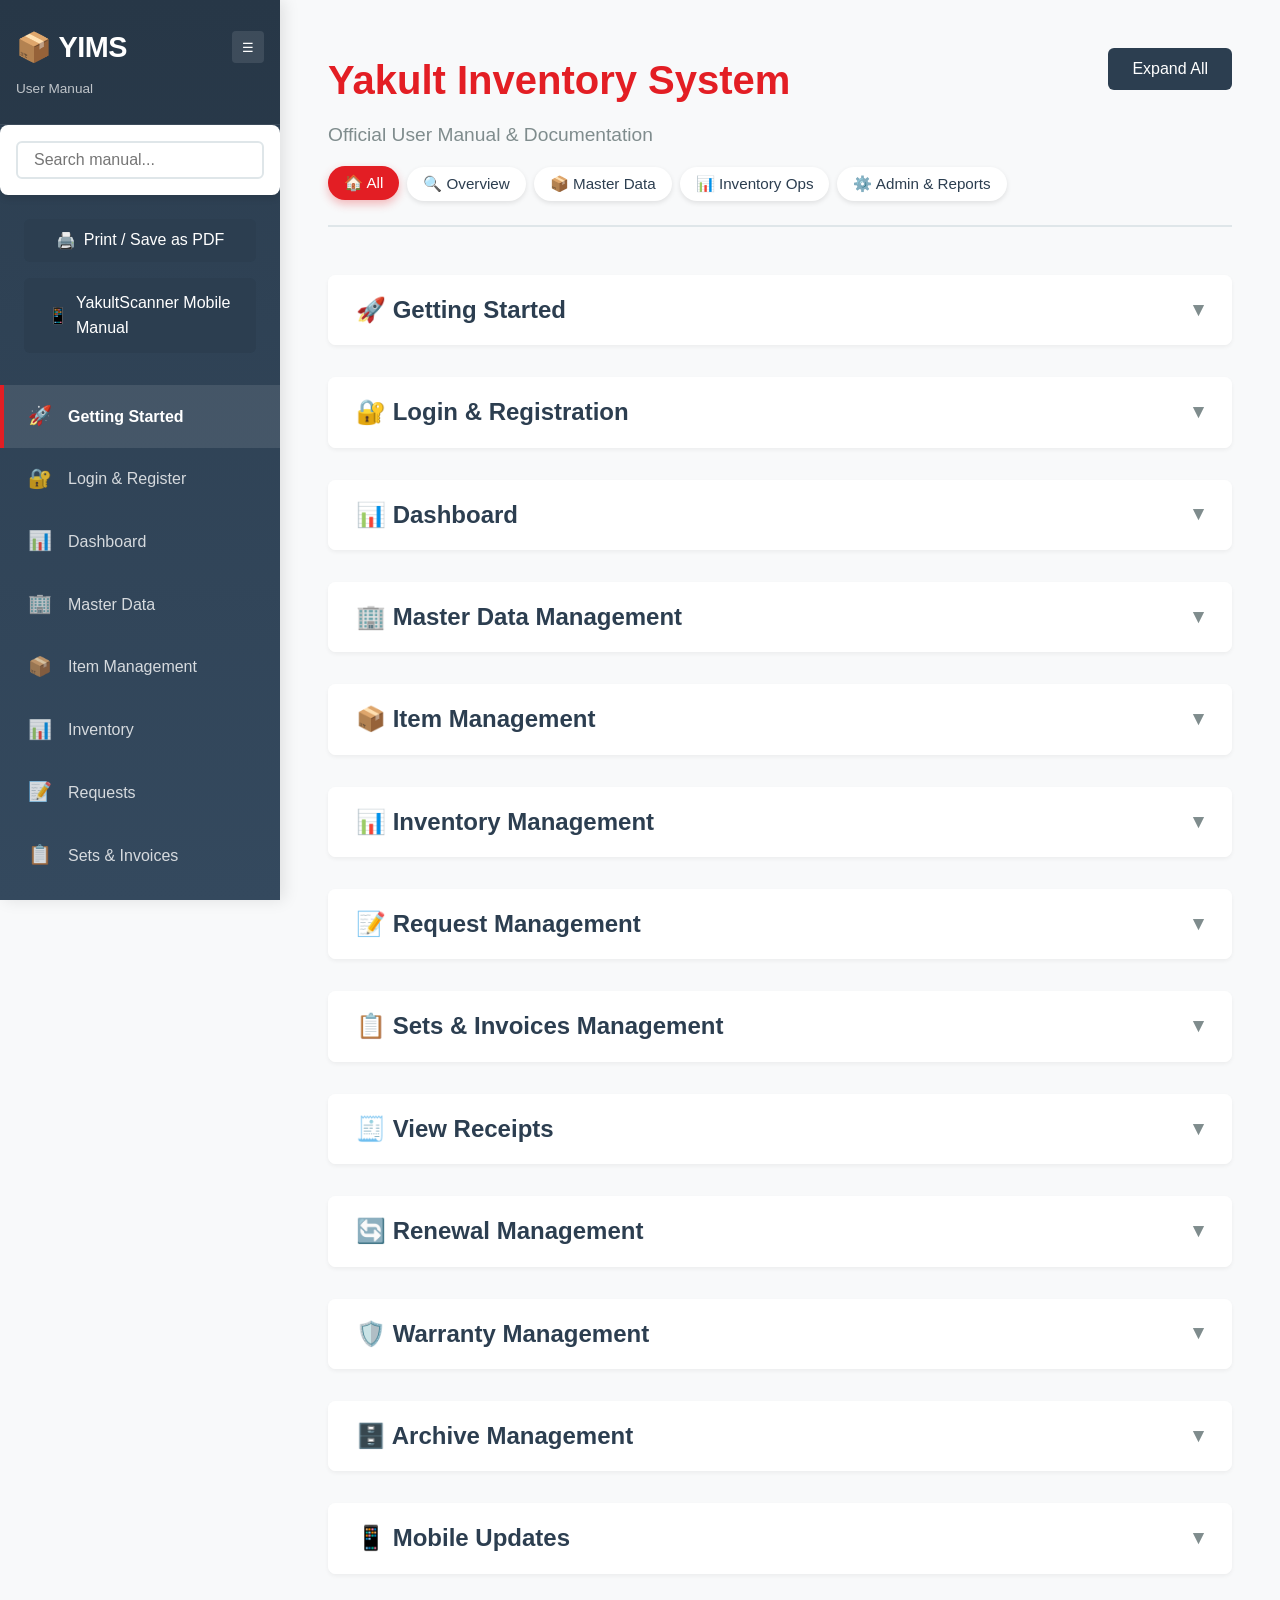
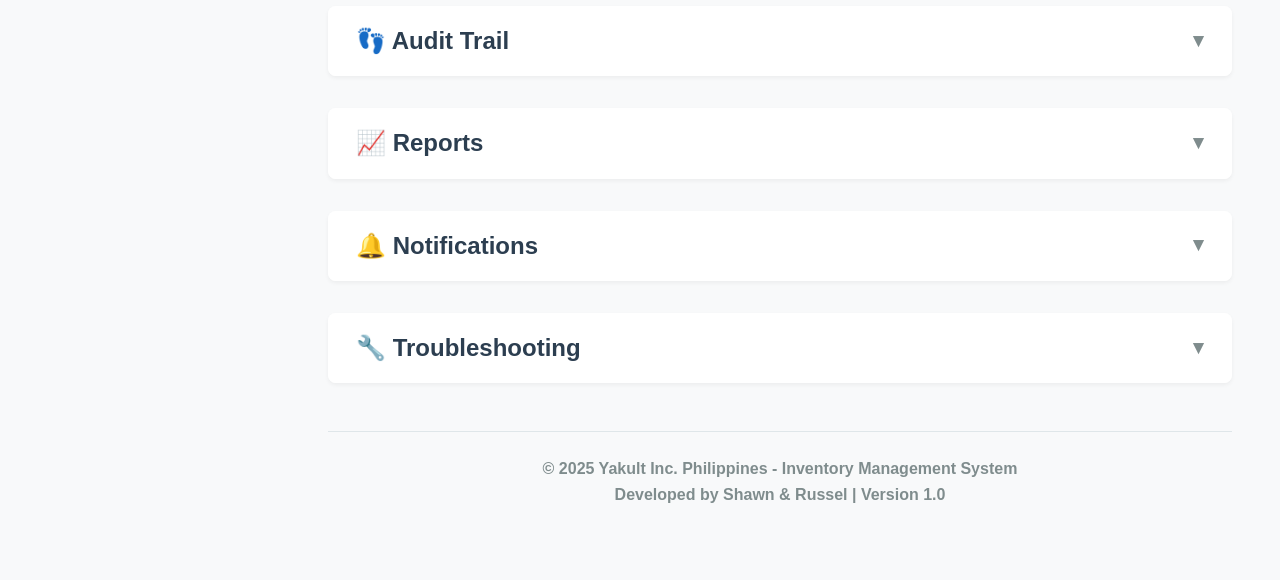
==== index.html @ d3c6ac28 "added change pass" ====
<!DOCTYPE html>
<html lang="en">

<head>
    <meta charset="UTF-8">
    <meta name="viewport" content="width=device-width, initial-scale=1.0">
    <title>Yakult Inventory System - User Manual</title>
    <link rel="stylesheet" href="styles.css">
</head>

<body>
    <div class="container">
        <!-- Sidebar Navigation -->
        <nav class="sidebar">
            <div class="logo">
                <div class="logo-header">
                    <h2>📦 YIMS</h2>
                    <button id="sidebar-toggle" class="toggle-btn" title="Toggle Sidebar">☰</button>
                </div>
                <p class="logo-text">User Manual</p>
            </div>

            <!-- Search Box -->
            <div class="search-box">
                <input type="text" id="search-input" placeholder="Search manual...">
            </div>

            <!-- PDF Export Utility -->
            <div style="padding: 0 1.5rem; margin-bottom: 1rem;">
                <button onclick="window.print()" class="btn btn-secondary"
                    style="width: 100%; display: flex; align-items: center; justify-content: center; gap: 8px;">
                    <span>🖨️</span> <span class="text">Print / Save as PDF</span>
                </button>
            </div>

            <!-- Link to YakultScanner Mobile Manual -->
            <div style="padding: 0 1.5rem; margin-bottom: 1rem;">
                <a href="yakultscanner.html" class="btn btn-secondary"
                    style="width: 100%; display: inline-flex; align-items: center; justify-content: center; gap: 8px;">
                    <span>📱</span> <span class="text">YakultScanner Mobile Manual</span>
                </a>
            </div>

            <ul class="nav-menu">
                <li><a href="#getting-started" class="nav-link active"><span class="icon">🚀</span> <span
                            class="text">Getting Started</span></a></li>
                <li><a href="#login" class="nav-link"><span class="icon">🔐</span> <span class="text">Login &
                            Register</span></a></li>
                <li><a href="#dashboard" class="nav-link"><span class="icon">📊</span> <span
                            class="text">Dashboard</span></a></li>
                <li><a href="#master-data" class="nav-link"><span class="icon">🏢</span> <span class="text">Master
                            Data</span></a></li>
                <li><a href="#items" class="nav-link"><span class="icon">📦</span> <span class="text">Item
                            Management</span></a></li>
                <li><a href="#inventory" class="nav-link"><span class="icon">📊</span> <span
                            class="text">Inventory</span></a></li>
                <li><a href="#requests" class="nav-link"><span class="icon">📝</span> <span
                            class="text">Requests</span></a></li>
                <li><a href="#sets" class="nav-link"><span class="icon">📋</span> <span class="text">Sets &
                            Invoices</span></a></li>
                <li><a href="#view-receipts" class="nav-link"><span class="icon">🧾</span> <span class="text">View
                            Receipts</span></a></li>
                <li><a href="#renewals" class="nav-link"><span class="icon">🔄</span> <span
                            class="text">Renewals</span></a></li>
                <li><a href="#warranty" class="nav-link"><span class="icon">🛡️</span> <span
                            class="text">Warranty</span></a></li>
                <li><a href="#archive" class="nav-link"><span class="icon">🗄️</span> <span
                            class="text">Archive</span></a></li>
                <li><a href="#mobile-updates" class="nav-link"><span class="icon">📱</span> <span class="text">Mobile
                            Updates</span></a></li>
                <li><a href="#audit-trail" class="nav-link"><span class="icon">👣</span> <span class="text">Audit
                            Trail</span></a></li>
                <li><a href="#reports" class="nav-link"><span class="icon">📈</span> <span
                            class="text">Reports</span></a></li>
                <li><a href="#notifications" class="nav-link"><span class="icon">🔔</span> <span
                            class="text">Notifications</span></a></li>
                <li><a href="#troubleshooting" class="nav-link"><span class="icon">🔧</span> <span
                            class="text">Troubleshooting</span></a></li>
            </ul>
        </nav>

        <!-- Main Content -->
        <main class="content">
            <div class="header">
                <div style="display: flex; justify-content: space-between; align-items: start;">
                    <div>
                        <h1>Yakult Inventory System</h1>
                        <p class="subtitle">Official User Manual & Documentation</p>
                    </div>
                    <button id="global-toggle" class="btn btn-secondary">Expand All</button>
                </div>

                <!-- Category Filter Buttons -->
                <div class="filter-bar" style="margin-top: 1rem; display: flex; gap: 0.5rem; flex-wrap: wrap;">
                    <button class="filter-btn active" data-filter="all">🏠 All</button>
                    <button class="filter-btn" data-filter="general">🔍 Overview</button>
                    <button class="filter-btn" data-filter="master">📦 Master Data</button>
                    <button class="filter-btn" data-filter="inventory">📊 Inventory Ops</button>
                    <button class="filter-btn" data-filter="admin">⚙️ Admin & Reports</button>
                </div>
            </div>

            <!-- Getting Started Section -->
            <section id="getting-started" class="section" data-category="general">
                <div class="section-header">
                    <h2>🚀 Getting Started</h2>
                    <i class="toggle-icon">▼</i>
                </div>
                <div class="section-content">

                    <div class="card">
                        <h3>Welcome to YIMS</h3>
                        <p>The Yakult Inventory Management System (YIMS) is a comprehensive solution for managing IT
                            assets,
                            equipment, and inventory across your organization.</p>

                        <h4>What You Can Do:</h4>
                        <ul>
                            <li>Track hardware, software licenses, and service contracts</li>
                            <li>Manage inventory across multiple companies, departments, and branches</li>
                            <li>Process equipment requests and approvals</li>
                            <li>Monitor software/license renewals</li>
                            <li>Generate invoices and financial reports</li>
                            <li>Archive and restore items with full audit trails</li>
                        </ul>
                    </div>

                    <div class="card">
                        <h3>System Requirements</h3>
                        <ul>
                            <li><strong>Operating System:</strong> Windows 10 or later</li>
                            <li><strong>Database:</strong> SQL Server 2016 or later</li>
                            <li><strong>.NET Framework:</strong> 4.8</li>
                            <li><strong>Screen Resolution:</strong> 1366x768 minimum (1920x1080 recommended)</li>
                        </ul>
                    </div>

                    <div class="card">
                        <h3>Quick Start Guide</h3>
                        <ol>
                            <li>Launch the application</li>
                            <li>Register a new account or login with existing credentials</li>
                            <li>Explore the dashboard to see system overview</li>
                            <li>Set up master data (Companies, Departments, Branches)</li>
                            <li>Add items to the system</li>
                            <li>Start managing your inventory!</li>
                        </ol>
                    </div>
                </div>
            </section>

            <!-- Login Section -->
            <section id="login" class="section" data-category="general">
                <div class="section-header">
                    <h2>🔐 Login & Registration</h2>
                    <i class="toggle-icon">▼</i>
                </div>
                <div class="section-content">

                    <div class="card">
                        <h3>Creating Your Account</h3>
                        <img src="images/register_page.png" alt="Registration Screen">
                        <ol>
                            <li>Click <strong>"Register"</strong> on the login screen</li>
                            <li>Enter your details:
                                <ul>
                                    <li><strong>Full Name:</strong> Your complete name</li>
                                    <li><strong>Email Address:</strong> Valid email (used for login)</li>
                                    <li><strong>Password:</strong> Strong password (min. 8 characters)</li>
                                </ul>
                            </li>
                            <li>Click <strong>"Register"</strong> to create your account</li>
                            <li>You'll be automatically logged in</li>
                        </ol>

                        <div class="tip">
                            <strong>💡 Tip:</strong> Use a strong password with uppercase, lowercase, numbers, and
                            special
                            characters.
                        </div>
                    </div>

                    <div class="card">
                        <h3>Logging In</h3>
                        <img src="images/login_page.png" alt="Login Screen">
                        <ol>
                            <li>Enter your <strong>Email Address</strong></li>
                            <li>Enter your <strong>Password</strong></li>
                            <li>Click <strong>"Login"</strong></li>
                        </ol>

                        <div class="warning">
                            <strong>⚠️ Note:</strong> After 3 failed login attempts, please contact your system
                            administrator.
                        </div>
                    </div>

                    <div class="card">
                        <h3>Change Password (User)</h3>
                        <img src="images/User_Change_password.png" alt="Change password screen for users">
                        <ol>
                            <li>Click your profile menu and select <strong>"Change Password"</strong>.</li>
                            <li>Enter your <strong>Current Password</strong> for verification.</li>
                            <li>Type your <strong>New Password</strong> and confirm it.</li>
                            <li>Click <strong>"Save"</strong>. You will be prompted to log in again with your new
                                password.</li>
                        </ol>

                        <div class="tip">
                            <strong>💡 Tip:</strong> Follow the password guidelines shown on screen to ensure a strong
                            password.
                        </div>
                    </div>

                    <div class="card" style="border-left-color: #27ae60;">
                        <h3>Change Password (Developer)</h3>
                        <img src="images/Dev_Change_password.png" alt="Change password screen for developers">
                        <ol>
                            <li>Open the user dropdown and choose <strong>"Change Password"</strong>.</li>
                            <li>Enter the <strong>Current Password</strong> for the developer account.</li>
                            <li>Provide the <strong>New Password</strong> and re-enter it to confirm.</li>
                            <li>Select <strong>"Save"</strong> to apply the update and reauthenticate.</li>
                        </ol>

                        <div class="tip">
                            <strong>🔒 Security:</strong> Use unique, non-shared credentials for developer accounts and
                            rotate them regularly.
                        </div>
                    </div>

                    <div class="card" style="border-left-color: #f39c12;">
                        <h3>🛠️ Developer Mode</h3>
                        <p>Users with developer privileges have access to advanced features:</p>
                        <ul>
                            <li>Force delete items with dependencies</li>
                            <li>Access to system logs</li>
                            <li>Database maintenance tools</li>
                            <li>Advanced reporting options</li>
                        </ul>
                    </div>
                </div>
            </section>

            <!-- Dashboard Section -->
            <section id="dashboard" class="section" data-category="general">
                <div class="section-header">
                    <h2>📊 Dashboard</h2>
                    <i class="toggle-icon">▼</i>
                </div>
                <div class="section-content">

                    <div class="card">
                        <h3>Dashboard Overview</h3>
                        <p>The dashboard provides a real-time snapshot of your inventory system:</p>

                        <h4>Quick Statistics</h4>
                        <ul>
                            <li><strong>Total Items:</strong> All items in the system</li>
                            <li><strong>Active Inventory:</strong> Currently available items</li>
                            <li><strong>Pending Requests:</strong> Requests awaiting approval</li>
                            <li><strong>Low Stock Alerts:</strong> Items below minimum threshold</li>
                        </ul>
                        <img src="images/dashboard_page.png" alt="Dashboard Overview">
                    </div>

                    <div class="card">
                        <h3>Charts & Visualizations</h3>

                        <h4>Category Distribution (Pie Chart)</h4>
                        <p>Shows the percentage breakdown of items by category.</p>

                        <h4>Stock Levels (Bar Chart)</h4>
                        <p>Displays stock quantities for each category.</p>

                        <h4>Condition Breakdown (Donut Chart)</h4>
                        <p>Visual representation of item conditions:</p>
                        <ul>
                            <li><span class="badge green">Perfect</span> - Fully functional</li>
                            <li><span class="badge red">Damaged</span> - Minor issues</li>
                        </ul>
                    </div>

                    <div class="card">
                        <h3>Quick Actions</h3>
                        <p>Fast access to common tasks:</p>
                        <ul>
                            <li><strong>Add Item:</strong> Create new item</li>
                            <li><strong>Add Inventory:</strong> Record new stock</li>
                            <li><strong>New Request:</strong> Submit equipment request</li>
                            <li><strong>View Reports:</strong> Access reports</li>
                        </ul>
                    </div>
                </div>
            </section>

            <!-- Master Data Section -->
            <section id="master-data" class="section" data-category="master">
                <div class="section-header">
                    <h2>🏢 Master Data Management</h2>
                    <i class="toggle-icon">▼</i>
                </div>
                <div class="section-content">

                    <div class="card">
                        <h3>Company Management</h3>

                        <h4>Adding a Company</h4>
                        <ol>
                            <li>Navigate to <strong>Master Data → Company</strong></li>
                            <li>Click <strong>"Add Company"</strong></li>
                            <li>Fill in company details:
                                <ul>
                                    <li>Company Name (required)</li>
                                    <li>Address</li>
                                    <li>Contact Person</li>
                                    <li>Phone Number</li>
                                </ul>
                            </li>
                            <li>Click <strong>"Save"</strong></li>
                        </ol>
                        <img src="images/add_company_page.png" alt="Add Company Screen">

                        <h4>Viewing Companies</h4>
                        <p>Go to <strong>Master Data → View Companies</strong> to see all companies in a grid view.</p>
                    </div>

                    <div class="card">
                        <h3>Department Management</h3>

                        <h4>Adding a Department</h4>
                        <ol>
                            <li>Navigate to <strong>Master Data → Department</strong></li>
                            <li>Enter department name</li>
                            <li><strong>Optional:</strong> Select a company to associate with</li>
                            <li>Click <strong>"Save"</strong></li>
                        </ol>
                        <img src="images/add_department_page.png" alt="Add Department Screen">

                        <div class="tip">
                            <strong>💡 Tip:</strong> Departments can exist independently or be linked to a company.
                        </div>
                    </div>

                    <div class="card">
                        <h3>Branch Management</h3>

                        <h4>Adding a Branch</h4>
                        <ol>
                            <li>Navigate to <strong>Master Data → Branch</strong></li>
                            <li>Enter branch details:
                                <ul>
                                    <li>Branch Name</li>
                                    <li>Address</li>
                                    <li>Contact Information</li>
                                </ul>
                            </li>
                            <li><strong>Optional:</strong> Link to a company</li>
                            <li>Click <strong>"Save"</strong></li>
                        </ol>
                        <img src="images/add_branch_page.png" alt="Add Branch Screen">
                    </div>

                    <div class="card">
                        <h3>Employee Management</h3>

                        <h4>Adding an Employee</h4>
                        <ol>
                            <li>Navigate to <strong>Master Data → Employee</strong></li>
                            <li>Fill in employee information:
                                <ul>
                                    <li>First Name & Last Name</li>
                                    <li>Department (dropdown)</li>
                                    <li>Branch (dropdown)</li>
                                    <li>Contact Details</li>
                                </ul>
                            </li>
                            <li>Click <strong>"Save"</strong></li>
                        </ol>
                        <img src="images/add_employee_page.png" alt="Add Employee Screen">
                    </div>

                    <div class="card">
                        <h3>Vendor Management</h3>

                        <h4>Adding a Vendor</h4>
                        <ol>
                            <li>Navigate to <strong>Master Data → Vendor</strong></li>
                            <li>Enter vendor details:
                                <ul>
                                    <li>Vendor Name</li>
                                    <li>Address</li>
                                    <li>TIN (Tax Identification Number)</li>
                                </ul>
                            </li>
                            <li>Set <strong>Active</strong> status</li>
                            <li>Click <strong>"Save"</strong></li>
                        </ol>
                        <img src="images/add_vendor_page.png" alt="Add Vendor Screen">
                    </div>
                </div>
            </section>

            <!-- Items Section -->
            <section id="items" class="section" data-category="master">
                <div class="section-header">
                    <h2>📦 Item Management</h2>
                    <i class="toggle-icon">▼</i>
                </div>
                <div class="section-content">

                    <div class="card">
                        <h3>Understanding Item Types</h3>
                        <p>The system supports three types of items:</p>

                        <div class="feature-grid">
                            <div class="feature-card">
                                <h4>🖥️ Hardware</h4>
                                <p>Physical equipment like computers, monitors, keyboards, printers, routers, etc.</p>
                            </div>
                            <div class="feature-card">
                                <h4>💿 Software/License</h4>
                                <p>Software licenses, subscriptions, and digital products (MS Office, Adobe, etc.)</p>
                            </div>
                            <div class="feature-card">
                                <h4>🔧 Services</h4>
                                <p>Service contracts, maintenance agreements, and support subscriptions</p>
                            </div>
                        </div>
                    </div>

                    <div class="card">
                        <h3>Adding a New Item</h3>
                        <ol>
                            <li>Navigate to <strong>Inventory → Item</strong></li>
                            <li>Click <strong>"Add Item"</strong></li>
                            <li>Fill in item details:
                                <ul>
                                    <li><strong>Item Name:</strong> Descriptive name</li>
                                    <li><strong>Description:</strong> Detailed information</li>
                                    <li><strong>Category:</strong> Select from dropdown (or add new)</li>
                                    <li><strong>Item Type:</strong> Hardware/Software/Service</li>
                                    <li><strong>Model Number:</strong> Manufacturer model</li>
                                    <li><strong>Serial Number:</strong> For serialized items</li>
                                    <li><strong>Condition:</strong> Perfect/Damaged/Broken/etc.</li>
                                    <li><strong>Vendor:</strong> Supplier information</li>
                                    <li><strong>Amount:</strong> Purchase price</li>
                                </ul>
                            </li>
                            <li>For <strong>Software/License</strong> items, also enter:
                                <ul>
                                    <li>License Number</li>
                                    <li>Start Date & End Date</li>
                                    <li>Duration (years)</li>
                                </ul>
                            </li>
                            <li>For <strong>Hardware</strong> items, enter:
                                <ul>
                                    <li>Warranty Years</li>
                                    <li>Warranty Start Date</li>
                                    <li>Date Purchased</li>
                                </ul>
                            </li>
                            <li>Click <strong>"Save"</strong></li>
                        </ol>
                        <img src="images/add_item_page.png" alt="Add Item Screen">
                    </div>

                    <div class="card">
                        <h3>Item Conditions</h3>
                        <table>
                            <thead>
                                <tr>
                                    <th>Condition</th>
                                    <th>Description</th>
                                    <th>Color Code</th>
                                </tr>
                            </thead>
                            <tbody>
                                <tr>
                                    <td><span class="badge green">Perfect</span></td>
                                    <td>Fully functional, no issues</td>
                                    <td>Green</td>
                                </tr>
                                <tr>
                                    <td><span class="badge red">Damaged</span></td>
                                    <td>Major issues, unusable</td>
                                    <td>Red</td>
                                </tr>
                            </tbody>
                        </table>
                    </div>

                    <div class="card">
                        <h3>Viewing Items</h3>
                        <p>Navigate to <strong>Inventory → View Items</strong> to see all items.</p>

                        <h4>Features:</h4>
                        <ul>
                            <li><strong>Category Summary:</strong> Overview of stock by category</li>
                            <li><strong>Search & Filter:</strong> Find items by name, category, or condition</li>
                            <li><strong>Actions:</strong> Edit, Delete, View Details</li>
                        </ul>
                    </div>
                </div>
            </section>

            <!-- Inventory Section -->
            <section id="inventory" class="section" data-category="inventory">
                <div class="section-header">
                    <h2>📊 Inventory Management</h2>
                    <i class="toggle-icon">▼</i>
                </div>
                <div class="section-content">

                    <div class="card">
                        <h3>Understanding Entry Types</h3>
                        <table>
                            <thead>
                                <tr>
                                    <th>Entry Type</th>
                                    <th>When to Use</th>
                                    <th>Effect</th>
                                </tr>
                            </thead>
                            <tbody>
                                <tr>
                                    <td><strong>Positive</strong></td>
                                    <td>Receiving new stock, returns</td>
                                    <td>Increases inventory count</td>
                                </tr>
                                <tr>
                                    <td><strong>Negative</strong></td>
                                    <td>Dispatching items, losses</td>
                                    <td>Decreases inventory count</td>
                                </tr>
                                <tr>
                                    <td><strong>Fixed Assets</strong></td>
                                    <td>Software/License items (auto-selected)</td>
                                    <td>Tracks as fixed asset</td>
                                </tr>
                            </tbody>
                        </table>
                    </div>

                    <div class="card">
                        <h3>Adding Inventory</h3>
                        <ol>
                            <li>Navigate to <strong>Inventory → Add Inventory</strong></li>
                            <li>Select <strong>Item</strong> from dropdown</li>
                            <li>Choose <strong>Entry Type</strong></li>
                            <li>Enter <strong>Quantity</strong> and <strong>Description</strong></li>
                            <li>System assigns to a Set automatically</li>
                            <li>Click <strong>"Save"</strong></li>
                        </ol>
                    </div>
                </div>
            </section>

            <!-- Requests Section -->
            <section id="requests" class="section" data-category="inventory">
                <div class="section-header">
                    <h2>📝 Request Management</h2>
                    <i class="toggle-icon">▼</i>
                </div>
                <div class="section-content">

                    <div class="card">
                        <h3>Creating a Request</h3>
                        <ol>
                            <li>Navigate to <strong>Requests → Add Request</strong></li>
                            <li>Select <strong>Item</strong> and <strong>Quantity</strong></li>
                            <li>Add <strong>Justification</strong></li>
                            <li>Click <strong>"Submit Request"</strong></li>
                        </ol>
                        <img src="images/add_request_page.png" alt="Add Request Screen">
                    </div>

                    <div class="card">
                        <h3>Batch Requests</h3>
                        <p>Use <strong>Batch Add Request</strong> to submit multiple items in a single request
                            transaction.
                        </p>
                    </div>
                </div>
            </section>

            <!-- Sets Section -->
            <section id="sets" class="section" data-category="inventory">
                <div class="section-header">
                    <h2>📋 Sets & Invoices Management</h2>
                    <i class="toggle-icon">▼</i>
                </div>
                <div class="section-content">

                    <div class="card">
                        <h3>What is a Set?</h3>
                        <p>A "Set" is the central container in YIMS. It groups related items together, often
                            representing a
                            Purchase Order, Invoice, or a specific deployment batch.</p>
                    </div>

                    <div class="card">
                        <h3>Set Detail Actions</h3>
                        <p>When viewing a Set, you have access to a powerful toolbar of actions:</p>
                        <img src="images/set_details.png" alt="Set Details Screen">

                        <div class="feature-grid">
                            <div class="feature-card">
                                <h4>📄 PDF & QR</h4>
                                <p><strong>Generate QR:</strong> Creates a unique QR code for physical tagging.<br>
                                    <strong>PDF:</strong> Exports the set details to a printable PDF document.
                                </p>
                            </div>
                            <div class="feature-card">
                                <h4>📝 Receipts</h4>
                                <p>Click <strong>Receipts</strong> to attach or view scanned invoices, warranties, and
                                    delivery receipts associated with this set.</p>
                            </div>
                            <div class="feature-card">
                                <h4>🔄 Upgrade Lifecycle</h4>
                                <p><strong>Upgrade Lifecycle:</strong> Used when replacing old items with new ones
                                    (e.g.,
                                    upgrading a user's laptop). It links the old item to the new one for history usage.
                                </p>
                            </div>
                        </div>
                    </div>

                    <div class="card">
                        <h3>Ownership & Hardware Info</h3>
                        <h4>Transfer Ownership</h4>
                        <p>To assign the entire set to a user:</p>
                        <ol>
                            <li>Select <strong>Employee</strong> from the dropdown.</li>
                            <li>Click <strong>"Save Transfer"</strong>.</li>
                            <li>The Location/Branch/Dept will update automatically based on the employee.</li>
                        </ol>

                        <h4>Hardware Assignment</h4>
                        <p>For IT equipment sets, recording network details is crucial:</p>
                        <ul>
                            <li><strong>Computer Name:</strong> The hostname of the device.</li>
                            <li><strong>IP Address:</strong> Static or assigned IP.</li>
                            <li>Click <strong>"Save Hardware Info"</strong> to update.</li>
                        </ul>
                    </div>

                    <div class="card">
                        <h3>Managing Items in a Set</h3>
                        <p>The main table shows all items/requests in this set.</p>
                        <ul>
                            <li><span class="badge green">+ Add Request</span> Link new items to this set.</li>
                            <li><span class="badge red">❌ Remove</span> Unlink selected items from the set.</li>
                            <li><span class="badge purple">📊 Report</span> Generate a specific inventory report for
                                just
                                this set.</li>
                        </ul>
                    </div>

                    <div class="card">
                        <h3>💰 Financial Calculations</h3>
                        <p>The Financial Panel (bottom of screen) automatically calculates costs.</p>

                        <table>
                            <thead>
                                <tr>
                                    <th>Field</th>
                                    <th>Description</th>
                                </tr>
                            </thead>
                            <tbody>
                                <tr>
                                    <td><strong>Subtotal</strong></td>
                                    <td>Sum of all item costs in the set.</td>
                                </tr>
                                <tr>
                                    <td><strong>VAT</strong></td>
                                    <td>Value Added Tax (default 12%). Editable percentage.</td>
                                </tr>
                                <tr>
                                    <td><strong>WHT</strong></td>
                                    <td>Withholding Tax deduction.</td>
                                </tr>
                                <tr>
                                    <td><strong>Discount</strong></td>
                                    <td>Any vendor discounts applied.</td>
                                </tr>
                                <tr>
                                    <td><strong>Total Amount Due</strong></td>
                                    <td>Final calculated amount: <em>(Subtotal + VAT) - WHT - Discount</em>.</td>
                                </tr>
                            </tbody>
                        </table>
                        <div class="tip">
                            <strong>💡 Tip:</strong> Always click <strong>Calculate</strong> (if available) or press
                            Enter
                            in a financial field to update the Total Amount Due.
                        </div>
                    </div>
                </div>
            </section>

            <!-- View Receipts Section (NEW) -->
            <section id="view-receipts" class="section" data-category="inventory">
                <div class="section-header">
                    <h2>🧾 View Receipts</h2>
                    <i class="toggle-icon">▼</i>
                </div>
                <div class="section-content">
                    <div class="card">
                        <h3>Receipts Dashboard</h3>
                        <p>The Receipts Management page provides a centralized view of all sets and their documentation
                            status.
                        </p>
                        <h4>Summary Metrics:</h4>
                        <ul>
                            <li><strong>Total Sets:</strong> Total number of item sets in the system.</li>
                            <li><strong>Complete:</strong> Sets with valid documentation (SI/DR attached).</li>
                            <li><strong>Pending:</strong> Sets missing key documentation.</li>
                        </ul>
                    </div>

                    <div class="card">
                        <h3>Understanding Receipt Status</h3>
                        <p>The system automatically categorizes sets based on attached files:</p>
                        <table>
                            <thead>
                                <tr>
                                    <th>Status</th>
                                    <th>Condition</th>
                                    <th>Color Code</th>
                                </tr>
                            </thead>
                            <tbody>
                                <tr>
                                    <td><span class="badge green">Complete</span></td>
                                    <td>Has <strong>Sales Invoice (SI)</strong> OR <strong>Delivery Receipt
                                            (DR)</strong>
                                        attached.</td>
                                    <td>Green</td>
                                </tr>
                                <tr>
                                    <td><span class="badge" style="background: goldenrod;">Pending</span></td>
                                    <td>Missing required documentation.</td>
                                    <td>Yellow/Orange</td>
                                </tr>
                            </tbody>
                        </table>
                    </div>

                    <div class="card">
                        <h3>Key Actions</h3>
                        <ul>
                            <li><strong>Open Viewer:</strong> Opens the detailed receipt viewer to see attached images.
                            </li>
                            <li><strong>Go To Manage Set:</strong> Navigates to the Set Details page for editing.</li>
                            <li><strong>Add Receipt:</strong> Quickly attach a new file to a set.</li>
                            <li><strong>Refresh:</strong> Update the list to see latest changes.</li>
                        </ul>
                        <img src="images/add_receipt_page.png" alt="Add Receipt Screen">
                    </div>
                </div>
            </section>

            <!-- Renewals Section -->
            <section id="renewals" class="section" data-category="inventory">
                <div class="section-header">
                    <h2>🔄 Renewal Management</h2>
                    <i class="toggle-icon">▼</i>
                </div>
                <div class="section-content">

                    <div class="card">
                        <h3>Renewal Workflow</h3>
                        <ol>
                            <li><strong>Monitor:</strong> Check Items approaching expiry</li>
                            <li><strong>On Hold:</strong> Mark as 'On Hold' if decision is pending</li>
                            <li><strong>Renew:</strong> Create Renewal record to extend dates</li>
                            <li><strong>Archive:</strong> Auto-archive items on hold for > 1 year</li>
                        </ol>
                        <img src="images/renewal_details.png" alt="Renewal Management Screen">
                    </div>
                </div>
            </section>

            <!-- Warranty Section (NEW) -->
            <section id="warranty" class="section" data-category="inventory">
                <div class="section-header">
                    <h2>🛡️ Warranty Management</h2>
                    <i class="toggle-icon">▼</i>
                </div>
                <div class="section-content">

                    <div class="card">
                        <h3>Warranty Overview</h3>
                        <p>The Warranty module tracks warranty expiration for Hardware and subscription validity for
                            Software/Services.</p>

                        <h4>Key Metrics:</h4>
                        <ul>
                            <li><strong>Active:</strong> Items with valid warranty (>90 days remaining)</li>
                            <li><strong>Expiring:</strong> Warning state (≤90 days remaining)</li>
                            <li><strong>Critical:</b> Urgent action needed (≤30 days remaining)</li>
                            <li><strong>Expired:</strong> Warranty has lapsed</li>
                        </ul>
                    </div>

                    <div class="card">
                        <h3>Using the Warranty Dashboard</h3>
                        <p>Navigate to <strong>Warranty</strong> from the main menu.</p>

                        <h4>Features:</h4>
                        <ul>
                            <li><strong>Filters:</strong> Filter by Item Type (Hardware/Software) or show only Expired
                                items.</li>
                            <li><strong>Search:</strong> Find by Item Name, Serial Number, or Model.</li>
                            <li><strong>Status Indicators:</b>
                                    <ul>
                                        <li><span class="badge green">Active</span> - Valid warranty</li>
                                        <li><span class="badge" style="background: goldenrod;">Warning</span> - Expires
                                            in ≤
                                            90
                                            days</li>
                                        <li><span class="badge orange">Critical</span> - Expires in ≤ 30 days</li>
                                        <li><span class="badge red">Expired</span> - Warranty expired</li>
                                    </ul>
                            </li>
                        </ul>
                    </div>
                </div>
            </section>

            <!-- Archive Section -->
            <section id="archive" class="section" data-category="admin">
                <div class="section-header">
                    <h2>🗄️ Archive Management</h2>
                    <i class="toggle-icon">▼</i>
                </div>
                <div class="section-content">
                    <div class="card">
                        <h3>Archiving & Restoration</h3>
                        <p>Items are never permanently deleted by default. They are archived to preserve audit trails.
                        </p>
                        <ul>
                            <li><strong>Archive:</strong> Soft-delete items that are no longer in use.</li>
                            <li><strong>Restore:</strong> Bring archived items back to active status with full history.
                            </li>
                        </ul>
                        <img src="images/view_archive.png" alt="Archive Management Screen">
                    </div>
                </div>
            </section>

            <!-- Mobile Updates Section (NEW) -->
            <section id="mobile-updates" class="section" data-category="admin">
                <div class="section-header">
                    <h2>📱 Mobile Updates</h2>
                    <i class="toggle-icon">▼</i>
                </div>
                <div class="section-content">
                    <div class="card">
                        <h3>Tracking Mobile Scans</h3>
                        <p>This module tracks updates received from the Yakult Mobile Scanners. When items are scanned
                            in the
                            field, their status changes are logged here.</p>

                        <h4>Update Types:</h4>
                        <ul>
                            <li><strong>Status Change:</strong> Item condition changed (e.g., Good → Damaged).</li>
                            <li><strong>Location Update:</strong> Item moved to a different branch/department.</li>
                        </ul>
                        <img src="images/view_updates.png" alt="Mobile Updates Screen">
                    </div>

                    <div class="card">
                        <h3>Processing Updates</h3>
                        <p>Updates appear as <strong>Unprocessed</strong> by default. Admins must review them:</p>
                        <ol>
                            <li>Review the <strong>Old Status</strong> vs <strong>New Status</strong>.</li>
                            <li>Verify the details.</li>
                            <li>Click <strong>"Mark as Processed"</strong> to confirm you have seen it.</li>
                            <li>The update moves from the "Unprocessed" count to "Processed".</li>
                        </ol>
                        <div class="tip">
                            <strong>💡 Note:</strong> Processed updates are kept for history but hidden from the main
                            "Unprocessed" view.
                        </div>
                    </div>
                </div>
            </section>

            <!-- Audit Trail Section (NEW) -->
            <section id="audit-trail" class="section" data-category="admin">
                <div class="section-header">
                    <h2>👣 Audit Trail</h2>
                    <i class="toggle-icon">▼</i>
                </div>
                <div class="section-content">
                    <div class="card">
                        <h3>Item Movement Logs</h3>
                        <p>The Audit Trail records every movement of items in and out of the inventory.</p>

                        <div class="feature-grid">
                            <div class="feature-card">
                                <h4>✅ IN Movements</h4>
                                <p>New inventory, returns, or internal transfers entering a location.</p>
                            </div>
                            <div class="feature-card">
                                <h4>🔻 OUT Movements</h4>
                                <p>Dispatched items, consumed stock, or transfers leaving a location.</p>
                            </div>
                        </div>
                        <img src="images/view_audit_trail.png" alt="Audit Trail Screen">
                    </div>

                    <div class="card">
                        <h3>Filtering History</h3>
                        <p>Use the advanced filters to trace item history:</p>
                        <ul>
                            <li><strong>Date Range:</strong> See movements within specific dates.</li>
                            <li><strong>Serial Number:</strong> Trace a specific item's journey.</li>
                            <li><strong>Source:</strong> Filter by <em>Inventory</em>, <em>Request</em>, or
                                <em>MobileUpdate</em>.
                            </li>
                            <li><strong>User:</strong> See who performed the action.</li>
                        </ul>
                    </div>
                </div>
            </section>

            <!-- Reports Section -->
            <section id="reports" class="section" data-category="admin">
                <div class="section-header">
                    <h2>📈 Reports</h2>
                    <i class="toggle-icon">▼</i>
                </div>
                <div class="section-content">
                    <div class="card">
                        <h3>Available Reports</h3>
                        <ul>
                            <li><strong>Invoice Reports:</strong> Detailed financial breakdown of sets</li>
                            <li><strong>Inventory Reports:</b> Stock levels and valuation</li>
                            <li><strong>Audit Logs:</strong> User activity and item movement history</li>
                        </ul>
                        <img src="images/invoice_report.png" alt="Invoice Report Screen">
                        <p>Reports can be exported to <strong>PDF</strong> or <strong>Excel</strong>.</p>
                    </div>
                </div>
            </section>

            <!-- Notifications Section (NEW) -->
            <section id="notifications" class="section" data-category="admin">
                <div class="section-header">
                    <h2>🔔 Notifications</h2>
                    <i class="toggle-icon">▼</i>
                </div>
                <div class="section-content">

                    <div class="card">
                        <h3>System Alerts</h3>
                        <p>The system automatically notifies you of critical events via the Notification Panel (bell
                            icon).
                        </p>

                        <h4>Alert Types:</h4>
                        <ul>
                            <li><strong>License Expiry:</strong> Alert when software licenses are expiring soon.</li>
                            <li><strong>Warranty Expiry:</strong> Alert when hardware warranties are ending.</li>
                            <li><strong>Pending Approvals:</strong> Notification for admin when new requests are
                                submitted.
                            </li>
                        </ul>
                        <img src="images/notification_center.png" alt="Notification Center Screen">
                    </div>
                </div>
            </section>

            <!-- Troubleshooting Section -->
            <section id="troubleshooting" class="section" data-category="general">
                <div class="section-header">
                    <h2>🔧 Troubleshooting</h2>
                    <i class="toggle-icon">▼</i>
                </div>
                <div class="section-content">

                    <div class="card">
                        <h3>Common Issues</h3>
                        <ul>
                            <li><strong>Login Failed:</strong> Check internet connection and credentials.</li>
                            <li><strong>Cannot Delete Item:</strong> Item has dependencies (inventory/requests). Archive
                                it
                                instead.</li>
                            <li><strong>Database Error:</strong> Contact IT support if database connection persists.
                            </li>
                        </ul>
                    </div>
                </div>
            </section>

            <footer class="footer">
                <p>&copy; 2025 Yakult Inc. Philippines - Inventory Management System</p>
                <p>Developed by Shawn & Russel | Version 1.0</p>
            </footer>
        </main>
    </div>

    <script src="script.js"></script>
</body>

</html>
---- styles.css ----
/* Yakult Inventory System - User Manual Styles */

:root {
    /* Colors */
    --primary-color: #e31e24;
    --secondary-color: #2c3e50;
    --accent-color: #3498db;
    --success-color: #27ae60;
    --warning-color: #f39c12;
    --danger-color: #e74c3c;
    --light-bg: #f8f9fa;
    --dark-bg: #2c3e50;
    --text-dark: #2c3e50;
    --text-light: #7f8c8d;
    --border-color: #dfe6e9;

    /* Spacing System (8px Grid) */
    --spacing-xs: 4px;
    --spacing-sm: 8px;
    --spacing-md: 16px;
    --spacing-lg: 24px;
    --spacing-xl: 32px;
    --spacing-xxl: 48px;

    /* Dimensions */
    --sidebar-width: 280px;
    --sidebar-collapsed-width: 80px;

    /* Effects */
    --shadow: 0 4px 6px rgba(0, 0, 0, 0.1);
    --shadow-hover: 0 10px 15px rgba(0, 0, 0, 0.1);
    --radius: 8px;
    --transition: all 0.3s cubic-bezier(0.4, 0, 0.2, 1);
}

* {
    margin: 0;
    padding: 0;
    box-sizing: border-box;
}

body {
    font-family: 'Segoe UI', Tahoma, Geneva, Verdana, sans-serif;
    line-height: 1.6;
    color: var(--text-dark);
    background-color: var(--light-bg);
}

.container {
    display: block;
    min-height: 100vh;
}

/* Sidebar Navigation (Fixed) */
.sidebar {
    width: var(--sidebar-width);
    background: linear-gradient(180deg, var(--dark-bg) 0%, #34495e 100%);
    color: white;
    position: fixed;
    top: 0;
    left: 0;
    height: 100vh;
    overflow-y: auto;
    z-index: 1000;
    box-shadow: 4px 0 15px rgba(0, 0, 0, 0.1);
    transition: width 0.3s ease;
}

.logo {
    padding: var(--spacing-lg) var(--spacing-md);
    border-bottom: 1px solid rgba(255, 255, 255, 0.1);
    background: rgba(0, 0, 0, 0.1);
}

.logo-header {
    display: flex;
    justify-content: space-between;
    align-items: center;
    margin-bottom: var(--spacing-sm);
}

.logo h2 {
    font-size: 1.8rem;
    font-weight: 700;
    letter-spacing: -0.5px;
    white-space: nowrap;
    overflow: hidden;
}

.toggle-btn {
    background: rgba(255, 255, 255, 0.1);
    border: none;
    color: white;
    width: 32px;
    height: 32px;
    border-radius: 4px;
    cursor: pointer;
    display: flex;
    align-items: center;
    justify-content: center;
    transition: var(--transition);
}

.toggle-btn:hover {
    background: var(--primary-color);
}

.logo-text {
    font-size: 0.85rem;
    opacity: 0.7;
    white-space: nowrap;
}

/* Nav Menu */
.nav-menu {
    list-style: none;
    padding: var(--spacing-md) 0;
}

.nav-link {
    display: flex;
    align-items: center;
    padding: var(--spacing-md) var(--spacing-lg);
    color: rgba(255, 255, 255, 0.8);
    text-decoration: none;
    transition: var(--transition);
    border-left: 4px solid transparent;
    gap: var(--spacing-md);
}

.nav-link:hover {
    background: rgba(255, 255, 255, 0.05);
    color: white;
    border-left-color: var(--primary-color);
}

.nav-link.active {
    background: rgba(255, 255, 255, 0.1);
    color: white;
    border-left-color: var(--primary-color);
    font-weight: 600;
}

.nav-link .icon {
    font-size: 1.2rem;
    width: 24px;
    text-align: center;
}

.nav-link .text {
    white-space: nowrap;
    opacity: 1;
    transition: opacity 0.2s ease;
}

/* Scrollbar Styling */
.sidebar::-webkit-scrollbar {
    width: 6px;
}

.sidebar::-webkit-scrollbar-track {
    background: rgba(255, 255, 255, 0.1);
}

.sidebar::-webkit-scrollbar-thumb {
    background: rgba(255, 255, 255, 0.3);
    border-radius: 3px;
}

.sidebar::-webkit-scrollbar-thumb:hover {
    background: rgba(255, 255, 255, 0.5);
}

/* Main Content */
.content {
    margin-left: var(--sidebar-width);
    padding: var(--spacing-xxl);
    transition: margin-left 0.3s ease;
    max-width: 1400px;
}

.header {
    margin-bottom: var(--spacing-xxl);
    padding-bottom: var(--spacing-lg);
    border-bottom: 2px solid var(--border-color);
}

.header h1 {
    font-size: 2.5rem;
    color: var(--primary-color);
    margin-bottom: var(--spacing-sm);
}

.subtitle {
    font-size: 1.2rem;
    color: var(--text-light);
}

/* Sections */
.section {
    margin-bottom: var(--spacing-xl);
    scroll-margin-top: var(--spacing-lg);
    /* Standardized */
    transition: var(--transition);
    background: white;
    border-radius: var(--radius);
    box-shadow: 0 2px 4px rgba(0, 0, 0, 0.05);
    /* Softer shadow for collapsed state */
    overflow: hidden;
}

.section-header {
    display: flex;
    justify-content: space-between;
    align-items: center;
    cursor: pointer;
    padding: var(--spacing-md) var(--spacing-lg);
    /* Standardized */
    background: white;
    transition: var(--transition);
    border-left: 4px solid transparent;
    user-select: none;
}

.section-header:hover {
    background: var(--light-bg);
    border-left-color: var(--primary-color);
}

.section h2 {
    font-size: 1.5rem;
    color: var(--dark-bg);
    margin: 0;
    font-weight: 600;
}

.section-header .toggle-icon {
    font-size: 1.2rem;
    color: var(--text-light);
    transition: transform 0.3s ease;
}

.section.active .section-header {
    background: var(--light-bg);
    border-bottom: 1px solid var(--border-color);
}

.section.active .toggle-icon {
    transform: rotate(180deg);
    color: var(--primary-color);
}

/* Filter Bar Styles */
.filter-btn {
    padding: 8px 16px;
    border: none;
    background: white;
    border-radius: 50px;
    cursor: pointer;
    font-size: 0.95rem;
    font-weight: 500;
    color: var(--text-dark);
    box-shadow: 0 2px 5px rgba(0, 0, 0, 0.1);
    transition: all 0.2s cubic-bezier(0.4, 0, 0.2, 1);
    display: flex;
    align-items: center;
    gap: 6px;
}

.filter-btn:hover {
    transform: translateY(-2px);
    box-shadow: 0 4px 8px rgba(0, 0, 0, 0.15);
    background: white;
    color: var(--primary-color);
}

.filter-btn.active {
    background: var(--primary-color);
    color: white;
    box-shadow: 0 4px 10px rgba(227, 30, 36, 0.3);
    transform: translateY(-1px);
}

.section-content {
    max-height: 0;
    overflow: hidden;
    opacity: 0;
    transition: all 0.3s cubic-bezier(0.4, 0, 0.2, 1);
    padding: 0 var(--spacing-lg);
    /* Standardized */
}

.section.active .section-content {
    max-height: 5000px;
    /* Large enough to show content */
    opacity: 1;
    padding: var(--spacing-lg);
    /* Standardized */
    animation: fadeIn 0.3s ease;
}

/* Cards */
.card {
    background: white;
    border-radius: var(--radius);
    padding: var(--spacing-lg);
    margin-bottom: var(--spacing-lg);
    box-shadow: var(--shadow);
    border: 1px solid var(--border-color);
    border-left: 4px solid var(--primary-color);
    transition: var(--transition);
}

.card:hover {
    box-shadow: var(--shadow-hover);
    transform: translateY(-2px);
}

.card h3 {
    margin-top: 0;
    margin-bottom: var(--spacing-md);
    color: var(--secondary-color);
    font-size: 1.4rem;
    border-bottom: 1px solid var(--light-bg);
    padding-bottom: var(--spacing-sm);
}

.card h4 {
    margin: var(--spacing-md) 0 var(--spacing-sm);
    color: var(--text-dark);
    font-weight: 600;
}

.card ul,
.card ol {
    margin-left: var(--spacing-lg);
    margin-bottom: var(--spacing-md);
}

.card li {
    margin-bottom: var(--spacing-xs);
}

/* Tables */
table {
    width: 100%;
    border-collapse: collapse;
    margin: var(--spacing-md) 0;
    background: white;
    box-shadow: var(--shadow);
    border-radius: var(--radius);
    overflow: hidden;
}

thead {
    background: var(--dark-bg);
    color: white;
}

th,
td {
    padding: var(--spacing-md);
    text-align: left;
    border-bottom: 1px solid var(--border-color);
}

tbody tr:hover {
    background: var(--light-bg);
}

/* Alert Boxes */
.tip,
.warning,
.info,
.danger {
    padding: var(--spacing-md) var(--spacing-lg);
    /* Standardized */
    border-radius: 6px;
    margin: var(--spacing-md) 0;
    border-left: 4px solid;
}

.tip {
    background: #d4edda;
    border-color: var(--success-color);
    color: #155724;
}

.warning {
    background: #fff3cd;
    border-color: var(--warning-color);
    color: #856404;
}

.info {
    background: #d1ecf1;
    border-color: var(--accent-color);
    color: #0c5460;
}

.danger {
    background: #f8d7da;
    border-color: var(--danger-color);
    color: #721c24;
}

/* Badges */
.badge {
    display: inline-block;
    padding: 0.25rem 0.6rem;
    border-radius: 4px;
    font-size: 0.85rem;
    font-weight: 600;
    color: white;
    margin-right: 0.5rem;
}

.badge.green {
    background: var(--success-color);
}

.badge.orange {
    background: var(--warning-color);
}

.badge.red {
    background: var(--danger-color);
}

.badge.blue {
    background: var(--accent-color);
}

.badge.gray {
    background: #95a5a6;
}

.badge.purple {
    background: #9b59b6;
}

/* Code Blocks */
code {
    background: #f4f4f4;
    padding: 0.2rem 0.4rem;
    border-radius: 3px;
    font-family: 'Courier New', monospace;
    font-size: 0.9em;
    color: var(--danger-color);
}

pre {
    background: #2c3e50;
    color: #ecf0f1;
    padding: 1rem;
    border-radius: 6px;
    overflow-x: auto;
    margin: 1rem 0;
}

pre code {
    background: none;
    color: inherit;
    padding: 0;
}

/* Search Box (Sticky) */
.search-box {
    position: sticky;
    top: 0;
    background: white;
    padding: var(--spacing-md);
    margin-bottom: var(--spacing-lg);
    border-radius: var(--radius);
    box-shadow: var(--shadow);
    z-index: 100;
}

.search-box input {
    width: 100%;
    padding: var(--spacing-sm) var(--spacing-md);
    border: 2px solid var(--border-color);
    border-radius: 6px;
    font-size: 1rem;
    transition: var(--transition);
}

.search-box input:focus {
    outline: none;
    border-color: var(--primary-color);
}

.highlight {
    background-color: #fff3cd;
    color: #856404;
    padding: 0 2px;
    border-radius: 2px;
}

/* Images & Lightbox */
img {
    max-width: 100%;
    height: auto;
    border-radius: var(--radius);
    box-shadow: var(--shadow);
    margin: var(--spacing-md) 0;
}

.section-content img {
    cursor: zoom-in;
    transition: transform 0.2s ease;
}

.section-content img:hover {
    transform: scale(1.02);
    box-shadow: var(--shadow-hover);
}

.lightbox-modal {
    display: none;
    position: fixed;
    z-index: 2000;
    padding-top: 50px;
    left: 0;
    top: 0;
    width: 100%;
    height: 100%;
    overflow: auto;
    background-color: rgba(0, 0, 0, 0.9);
    cursor: zoom-out;
    opacity: 0;
    transition: opacity 0.3s ease;
}

.lightbox-modal.show {
    opacity: 1;
    display: block;
}

.lightbox-content {
    margin: auto;
    display: block;
    max-width: 90%;
    max-height: 90vh;
    border-radius: 4px;
    box-shadow: 0 0 20px rgba(0, 0, 0, 0.5);
    animation: zoom 0.3s;
}

.close-lightbox {
    position: absolute;
    top: 15px;
    right: 35px;
    color: #f1f1f1;
    font-size: 40px;
    font-weight: bold;
    cursor: pointer;
    z-index: 2001;
}

.close-lightbox:hover {
    color: var(--primary-color);
}

@keyframes zoom {
    from {
        transform: scale(0)
    }

    to {
        transform: scale(1)
    }
}

@keyframes fadeIn {
    from {
        opacity: 0;
    }

    to {
        opacity: 1;
    }
}

/* Collapsed Sidebar State */
body.collapsed-sidebar .sidebar {
    width: var(--sidebar-collapsed-width);
}

body.collapsed-sidebar .content {
    margin-left: var(--sidebar-collapsed-width);
    /* Adjusted margin */
}

body.collapsed-sidebar .logo-text,
body.collapsed-sidebar .search-box,
body.collapsed-sidebar .nav-link .text {
    display: none;
    /* Hide text elements */
}

body.collapsed-sidebar .logo-header {
    justify-content: center;
}

body.collapsed-sidebar .logo h2 {
    display: none;
}

body.collapsed-sidebar .nav-link {
    justify-content: center;
    /* Center icons */
    padding: var(--spacing-md) 0;
    border-left: 3px solid transparent;
}

body.collapsed-sidebar .nav-link .icon {
    font-size: 1.5rem;
    display: block;
}

body.collapsed-sidebar .toggle-btn {
    margin: 0;
}

/* Footer */
.footer {
    margin-top: var(--spacing-xxl);
    padding: var(--spacing-lg);
    border-top: 1px solid var(--border-color);
    text-align: center;
    color: var(--text-light);
}

/* Links */
a {
    color: var(--accent-color);
    text-decoration: none;
}

a:hover {
    text-decoration: underline;
}

/* Buttons */
.btn {
    display: inline-block;
    padding: 0.75rem 1.5rem;
    background: var(--primary-color);
    color: white;
    border: none;
    border-radius: 6px;
    cursor: pointer;
    font-size: 1rem;
    transition: all 0.3s ease;
    text-decoration: none;
}

.btn:hover {
    background: #c41a1f;
    transform: translateY(-2px);
    box-shadow: 0 4px 12px rgba(227, 30, 36, 0.3);
}

.btn-secondary {
    background: var(--secondary-color);
}

.btn-secondary:hover {
    background: #1a252f;
}

/* Step Numbers */
.step-number {
    display: inline-block;
    width: 30px;
    height: 30px;
    background: var(--primary-color);
    color: white;
    border-radius: 50%;
    text-align: center;
    line-height: 30px;
    font-weight: bold;
    margin-right: 0.5rem;
}

/* Feature Grid */
.feature-grid {
    display: grid;
    grid-template-columns: repeat(auto-fit, minmax(250px, 1fr));
    gap: var(--spacing-lg);
    margin: var(--spacing-lg) 0;
}

.feature-card {
    background: white;
    padding: var(--spacing-lg);
    border-radius: var(--radius);
    box-shadow: var(--shadow);
    text-align: center;
    transition: transform 0.3s ease;
}

.feature-card:hover {
    transform: translateY(-5px);
}

.feature-card h4 {
    color: var(--primary-color);
    margin-bottom: var(--spacing-sm);
}

/* Helper */
.hidden {
    display: none !important;
}

/* Responsive */
@media (max-width: 768px) {
    .sidebar {
        transform: translateX(-100%);
        width: 100%;
        position: fixed;
    }

    .sidebar.active {
        transform: translateX(0);
        /* Mobile toggle logic if needed */
    }

    .content {
        margin-left: 0;
        padding: var(--spacing-md);
        width: 100%;
    }

    body.collapsed-sidebar .content {
        margin-left: 0;
    }

    .header h1 {
        font-size: 2rem;
    }

    .section h2 {
        font-size: 1.5rem;
    }

    .section-header {
        padding: var(--spacing-md) var(--spacing-lg);
        /* Standardized */
    }

    .section.active .section-content {
        padding: var(--spacing-lg);
        /* Standardized */
    }
}

/* Print Styles (PDF Export Optimization) */
@media print {

    /* Hide Non-Print Elements */
    .sidebar,
    .toggle-btn,
    .toggle-icon,
    .search-box,
    .close-lightbox,
    .lightbox-modal,
    button {
        display: none !important;
    }

    /* Reset Layout */
    .container {
        display: block;
    }

    .content {
        margin-left: 0 !important;
        padding: 0 !important;
        width: 100% !important;
        max-width: 100% !important;
    }

    body {
        background: white;
        font-size: 12pt;
    }

    /* Force Expand All Sections */
    .section-content {
        display: block !important;
        max-height: none !important;
        opacity: 1 !important;
        padding-top: var(--spacing-md) !important;
    }

    .section-header {
        border-bottom: 2px solid var(--border-color);
        padding-left: 0;
        pointer-events: none;
    }

    /* Visual Adjustments */
    .card {
        page-break-inside: avoid;
        box-shadow: none;
        border: 1px solid #ccc;
        break-inside: avoid;
    }

    a {
        text-decoration: none;
        color: black;
    }

    /* Ensure Graphics/Colors Print */
    * {
        -webkit-print-color-adjust: exact !important;
        print-color-adjust: exact !important;
    }
}

/* Smooth Scrolling */
html {
    scroll-behavior: smooth;
}

/* Selection Color */
::selection {
    background: var(--primary-color);
    color: white;
}
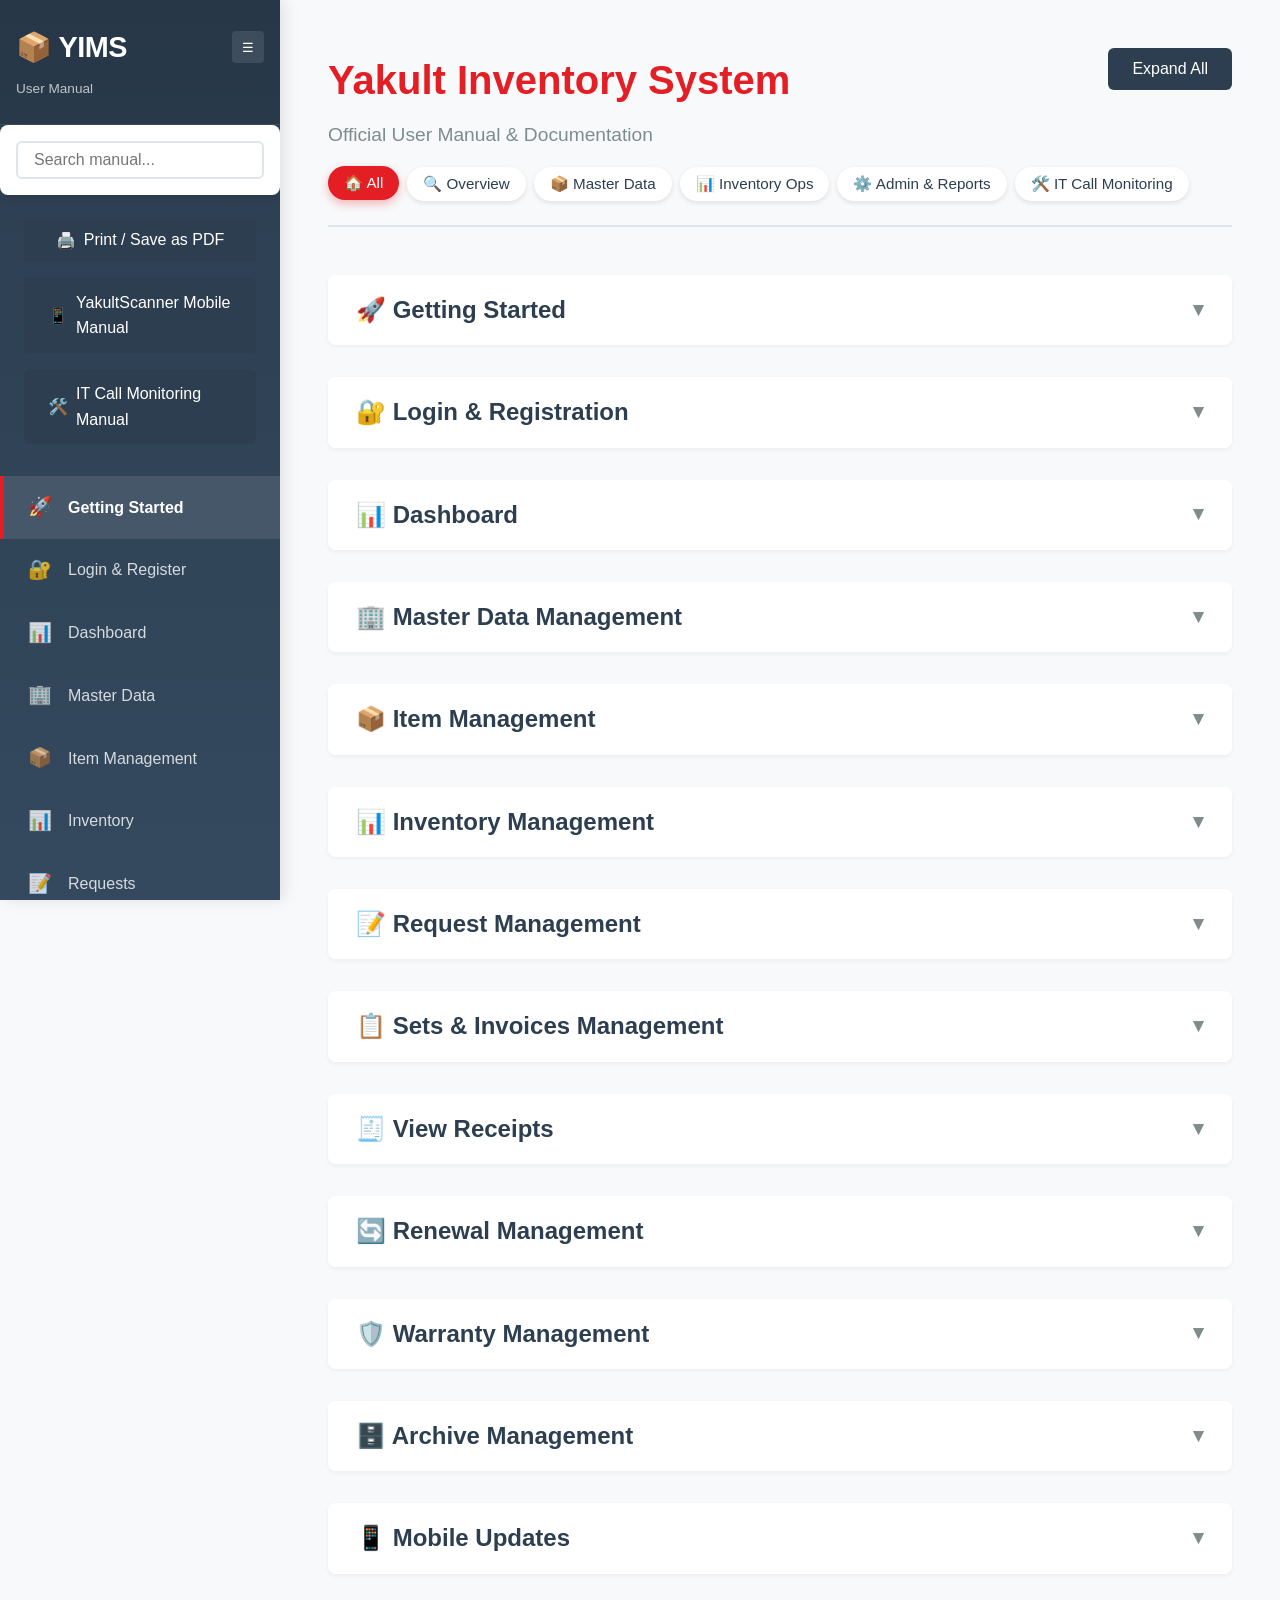
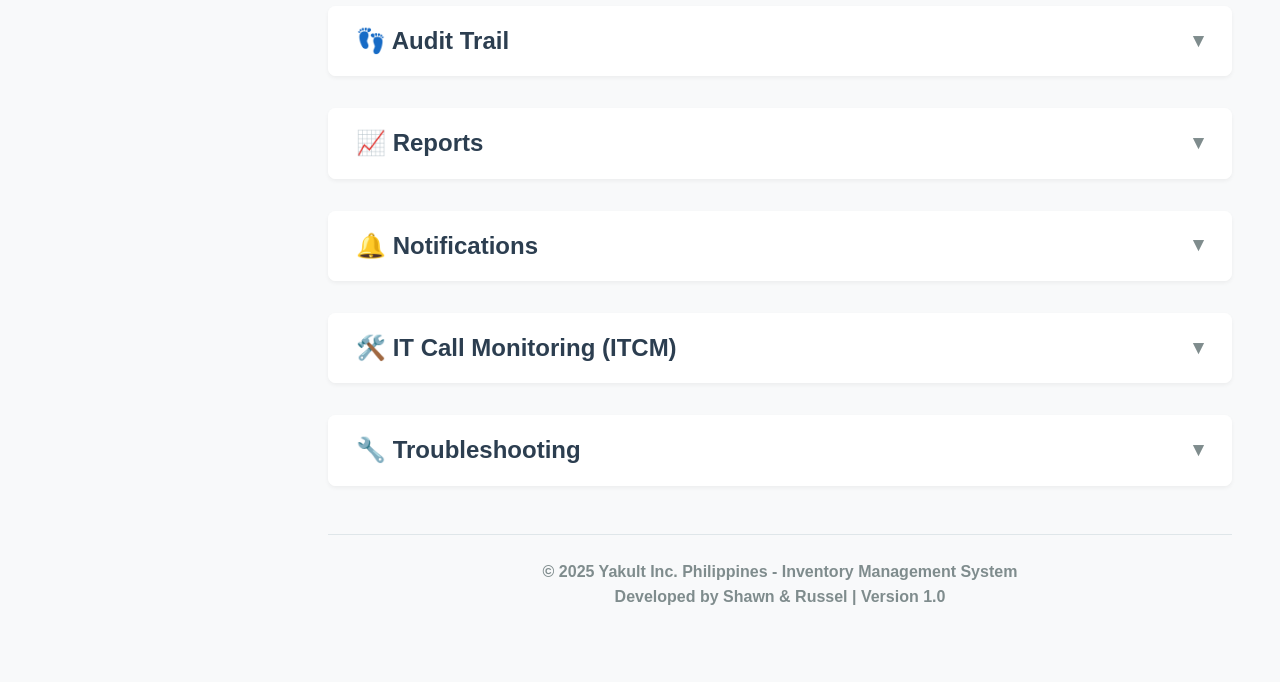
==== commit 7eff8083: "new" ====
--- a/index.html
+++ b/index.html
@@ -33,17 +33,25 @@
                 </button>
             </div>
 
-            <!-- Link to YakultScanner Mobile Manual -->
-            <div style="padding: 0 1.5rem; margin-bottom: 1rem;">
-                <a href="yakultscanner.html" class="btn btn-secondary"
-                    style="width: 100%; display: inline-flex; align-items: center; justify-content: center; gap: 8px;">
-                    <span>📱</span> <span class="text">YakultScanner Mobile Manual</span>
-                </a>
-            </div>
-
-            <ul class="nav-menu">
-                <li><a href="#getting-started" class="nav-link active"><span class="icon">🚀</span> <span
-                            class="text">Getting Started</span></a></li>
+            <!-- Link to YakultScanner Mobile Manual -->
+            <div style="padding: 0 1.5rem; margin-bottom: 1rem;">
+                <a href="yakultscanner.html" class="btn btn-secondary"
+                    style="width: 100%; display: inline-flex; align-items: center; justify-content: center; gap: 8px;">
+                    <span>📱</span> <span class="text">YakultScanner Mobile Manual</span>
+                </a>
+            </div>
+
+            <!-- Link to IT Call Monitoring Manual -->
+            <div style="padding: 0 1.5rem; margin-bottom: 1rem;">
+                <a href="itcm.html" class="btn btn-secondary"
+                    style="width: 100%; display: inline-flex; align-items: center; justify-content: center; gap: 8px;">
+                    <span>🛠️</span> <span class="text">IT Call Monitoring Manual</span>
+                </a>
+            </div>
+
+            <ul class="nav-menu">
+                <li><a href="#getting-started" class="nav-link active"><span class="icon">🚀</span> <span
+                            class="text">Getting Started</span></a></li>
                 <li><a href="#login" class="nav-link"><span class="icon">🔐</span> <span class="text">Login &
                             Register</span></a></li>
                 <li><a href="#dashboard" class="nav-link"><span class="icon">📊</span> <span
@@ -72,12 +80,14 @@
                             Trail</span></a></li>
                 <li><a href="#reports" class="nav-link"><span class="icon">📈</span> <span
                             class="text">Reports</span></a></li>
-                <li><a href="#notifications" class="nav-link"><span class="icon">🔔</span> <span
-                            class="text">Notifications</span></a></li>
-                <li><a href="#troubleshooting" class="nav-link"><span class="icon">🔧</span> <span
-                            class="text">Troubleshooting</span></a></li>
-            </ul>
-        </nav>
+                <li><a href="#notifications" class="nav-link"><span class="icon">🔔</span> <span
+                            class="text">Notifications</span></a></li>
+                <li><a href="#it-call-monitoring" class="nav-link"><span class="icon">🛠️</span> <span
+                            class="text">IT Call Monitoring</span></a></li>
+                <li><a href="#troubleshooting" class="nav-link"><span class="icon">🔧</span> <span
+                            class="text">Troubleshooting</span></a></li>
+            </ul>
+        </nav>
 
         <!-- Main Content -->
         <main class="content">
@@ -94,11 +104,12 @@
                 <div class="filter-bar" style="margin-top: 1rem; display: flex; gap: 0.5rem; flex-wrap: wrap;">
                     <button class="filter-btn active" data-filter="all">🏠 All</button>
                     <button class="filter-btn" data-filter="general">🔍 Overview</button>
-                    <button class="filter-btn" data-filter="master">📦 Master Data</button>
-                    <button class="filter-btn" data-filter="inventory">📊 Inventory Ops</button>
-                    <button class="filter-btn" data-filter="admin">⚙️ Admin & Reports</button>
-                </div>
-            </div>
+                    <button class="filter-btn" data-filter="master">📦 Master Data</button>
+                    <button class="filter-btn" data-filter="inventory">📊 Inventory Ops</button>
+                    <button class="filter-btn" data-filter="admin">⚙️ Admin & Reports</button>
+                    <button class="filter-btn" data-filter="itcm">🛠️ IT Call Monitoring</button>
+                </div>
+            </div>
 
             <!-- Getting Started Section -->
             <section id="getting-started" class="section" data-category="general">
@@ -159,7 +170,7 @@
 
                     <div class="card">
                         <h3>Creating Your Account</h3>
-                        <img src="images/register_page.png" alt="Registration Screen">
+                        <img src="IMAGES/REGISTER_PAGE.png" alt="Registration Screen">
                         <ol>
                             <li>Click <strong>"Register"</strong> on the login screen</li>
                             <li>Enter your details:
@@ -182,7 +193,7 @@
 
                     <div class="card">
                         <h3>Logging In</h3>
-                        <img src="images/login_page.png" alt="Login Screen">
+                        <img src="IMAGES/LOGIN_PAGE.png" alt="Login Screen">
                         <ol>
                             <li>Enter your <strong>Email Address</strong></li>
                             <li>Enter your <strong>Password</strong></li>
@@ -197,7 +208,8 @@
 
                     <div class="card">
                         <h3>Change Password (User)</h3>
-                        <img src="images/User_Change_password.png" alt="Change password screen for users">
+                        <img src="IMAGES/User_Change_password.png" alt="Change password screen for users">
+
                         <ol>
                             <li>Click your profile menu and select <strong>"Change Password"</strong>.</li>
                             <li>Enter your <strong>Current Password</strong> for verification.</li>
@@ -214,7 +226,8 @@
 
                     <div class="card" style="border-left-color: #27ae60;">
                         <h3>Change Password (Developer)</h3>
-                        <img src="images/Dev_Change_password.png" alt="Change password screen for developers">
+                        <img src="IMAGES/Dev_Change_password.png" alt="Change password screen for developers">
+
                         <ol>
                             <li>Open the user dropdown and choose <strong>"Change Password"</strong>.</li>
                             <li>Enter the <strong>Current Password</strong> for the developer account.</li>
@@ -260,7 +273,7 @@
                             <li><strong>Pending Requests:</strong> Requests awaiting approval</li>
                             <li><strong>Low Stock Alerts:</strong> Items below minimum threshold</li>
                         </ul>
-                        <img src="images/dashboard_page.png" alt="Dashboard Overview">
+                        <img src="IMAGES/DASHBOARD_PAGE.png" alt="Dashboard Overview">
                     </div>
 
                     <div class="card">
@@ -318,7 +331,7 @@
                             </li>
                             <li>Click <strong>"Save"</strong></li>
                         </ol>
-                        <img src="images/add_company_page.png" alt="Add Company Screen">
+                        <img src="IMAGES/ADD_COMPANY_PAGE.png" alt="Add Company Screen">
 
                         <h4>Viewing Companies</h4>
                         <p>Go to <strong>Master Data → View Companies</strong> to see all companies in a grid view.</p>
@@ -334,7 +347,7 @@
                             <li><strong>Optional:</strong> Select a company to associate with</li>
                             <li>Click <strong>"Save"</strong></li>
                         </ol>
-                        <img src="images/add_department_page.png" alt="Add Department Screen">
+                        <img src="IMAGES/ADD_DEPARTMENT_PAGE.png" alt="Add Department Screen">
 
                         <div class="tip">
                             <strong>💡 Tip:</strong> Departments can exist independently or be linked to a company.
@@ -357,7 +370,7 @@
                             <li><strong>Optional:</strong> Link to a company</li>
                             <li>Click <strong>"Save"</strong></li>
                         </ol>
-                        <img src="images/add_branch_page.png" alt="Add Branch Screen">
+                        <img src="IMAGES/ADD_BRANCH_PAGE.png" alt="Add Branch Screen">
                     </div>
 
                     <div class="card">
@@ -376,7 +389,7 @@
                             </li>
                             <li>Click <strong>"Save"</strong></li>
                         </ol>
-                        <img src="images/add_employee_page.png" alt="Add Employee Screen">
+                        <img src="IMAGES/ADD_EMPLOYEE_PAGE.png" alt="Add Employee Screen">
                     </div>
 
                     <div class="card">
@@ -395,7 +408,7 @@
                             <li>Set <strong>Active</strong> status</li>
                             <li>Click <strong>"Save"</strong></li>
                         </ol>
-                        <img src="images/add_vendor_page.png" alt="Add Vendor Screen">
+                        <img src="IMAGES/ADD_VENDOR_PAGE.png" alt="Add Vendor Screen">
                     </div>
                 </div>
             </section>
@@ -462,7 +475,7 @@
                             </li>
                             <li>Click <strong>"Save"</strong></li>
                         </ol>
-                        <img src="images/add_item_page.png" alt="Add Item Screen">
+                        <img src="IMAGES/ADD_ITEM_PAGE.png" alt="Add Item Screen">
                     </div>
 
                     <div class="card">
@@ -572,7 +585,7 @@
                             <li>Add <strong>Justification</strong></li>
                             <li>Click <strong>"Submit Request"</strong></li>
                         </ol>
-                        <img src="images/add_request_page.png" alt="Add Request Screen">
+                        <img src="IMAGES/ADD_REQUEST_PAGE.png" alt="Add Request Screen">
                     </div>
 
                     <div class="card">
@@ -602,7 +615,7 @@
                     <div class="card">
                         <h3>Set Detail Actions</h3>
                         <p>When viewing a Set, you have access to a powerful toolbar of actions:</p>
-                        <img src="images/set_details.png" alt="Set Details Screen">
+                        <img src="IMAGES/SET_DETAILS.png" alt="Set Details Screen">
 
                         <div class="feature-grid">
                             <div class="feature-card">
@@ -757,7 +770,7 @@
                             <li><strong>Add Receipt:</strong> Quickly attach a new file to a set.</li>
                             <li><strong>Refresh:</strong> Update the list to see latest changes.</li>
                         </ul>
-                        <img src="images/add_receipt_page.png" alt="Add Receipt Screen">
+                        <img src="IMAGES/ADD_RECEIPT_PAGE.png" alt="Add Receipt Screen">
                     </div>
                 </div>
             </section>
@@ -778,7 +791,7 @@
                             <li><strong>Renew:</strong> Create Renewal record to extend dates</li>
                             <li><strong>Archive:</strong> Auto-archive items on hold for > 1 year</li>
                         </ol>
-                        <img src="images/renewal_details.png" alt="Renewal Management Screen">
+                        <img src="IMAGES/renewal_details.png" alt="Renewal Management Screen">
                     </div>
                 </div>
             </section>
@@ -846,7 +859,7 @@
                             <li><strong>Restore:</strong> Bring archived items back to active status with full history.
                             </li>
                         </ul>
-                        <img src="images/view_archive.png" alt="Archive Management Screen">
+                        <img src="IMAGES/VIEW_ARCHIVE.png" alt="Archive Management Screen">
                     </div>
                 </div>
             </section>
@@ -869,7 +882,7 @@
                             <li><strong>Status Change:</strong> Item condition changed (e.g., Good → Damaged).</li>
                             <li><strong>Location Update:</strong> Item moved to a different branch/department.</li>
                         </ul>
-                        <img src="images/view_updates.png" alt="Mobile Updates Screen">
+                        <img src="IMAGES/VIEW_UPDATES.png" alt="Mobile Updates Screen">
                     </div>
 
                     <div class="card">
@@ -910,7 +923,7 @@
                                 <p>Dispatched items, consumed stock, or transfers leaving a location.</p>
                             </div>
                         </div>
-                        <img src="images/view_audit_trail.png" alt="Audit Trail Screen">
+                        <img src="IMAGES/VIEW_AUDIT_TRAIL.png" alt="Audit Trail Screen">
                     </div>
 
                     <div class="card">
@@ -942,7 +955,7 @@
                             <li><strong>Inventory Reports:</b> Stock levels and valuation</li>
                             <li><strong>Audit Logs:</strong> User activity and item movement history</li>
                         </ul>
-                        <img src="images/invoice_report.png" alt="Invoice Report Screen">
+                        <img src="IMAGES/INVOICE_REPORT.png" alt="Invoice Report Screen">
                         <p>Reports can be exported to <strong>PDF</strong> or <strong>Excel</strong>.</p>
                     </div>
                 </div>
@@ -970,17 +983,206 @@
                                 submitted.
                             </li>
                         </ul>
-                        <img src="images/notification_center.png" alt="Notification Center Screen">
-                    </div>
-                </div>
-            </section>
-
-            <!-- Troubleshooting Section -->
-            <section id="troubleshooting" class="section" data-category="general">
-                <div class="section-header">
-                    <h2>🔧 Troubleshooting</h2>
-                    <i class="toggle-icon">▼</i>
-                </div>
+                        <img src="IMAGES/NOTIFICATION_CENTER.png" alt="Notification Center Screen">
+                    </div>
+                </div>
+            </section>
+
+            <!-- IT Call Monitoring Section (ITCM) -->
+            <section id="it-call-monitoring" class="section" data-category="itcm">
+                <div class="section-header">
+                    <h2>🛠️ IT Call Monitoring (ITCM)</h2>
+                    <i class="toggle-icon">▼</i>
+                </div>
+                <div class="section-content">
+
+                    <div class="card">
+                        <h3>Overview</h3>
+                        <p>
+                            <strong>IT Call Monitoring (ITCM)</strong> is the built-in ticketing and support monitoring
+                            module inside YIMS. It helps IT track issues, assignments, escalations, and resolution
+                            history.
+                        </p>
+                        <img src="ITCM-IMAGES/dashboard.png" alt="IT Call Monitoring Dashboard">
+
+                        <div class="feature-grid">
+                            <div class="feature-card">
+                                <h4>Ticket Tracking</h4>
+                                <p>Create, assign, and monitor tickets by status, idle time, and SLA.</p>
+                            </div>
+                            <div class="feature-card">
+                                <h4>Escalations</h4>
+                                <p>Auto-escalation and reminders help avoid missed or overdue requests.</p>
+                            </div>
+                            <div class="feature-card">
+                                <h4>Email Notifications</h4>
+                                <p>Send notifications for new tickets, status changes, escalations, and reminders.</p>
+                            </div>
+                            <div class="feature-card">
+                                <h4>Profiles & Reports</h4>
+                                <p>Review workload, performance metrics, and export reports.</p>
+                            </div>
+                        </div>
+
+                        <div class="tip">
+                            <strong>Tip:</strong> If you see “(no account)” beside an employee, create a linked user
+                            account in <strong>Account Management</strong> so they can be used for assignment and
+                            tracking.
+                        </div>
+                    </div>
+
+                    <div class="card">
+                        <h3>Dashboard</h3>
+                        <p>The Dashboard shows a high-level view of ticket health and priority areas.</p>
+                        <ul>
+                            <li><strong>Open Tickets:</strong> Current active workload</li>
+                            <li><strong>Critical:</strong> Urgent/high-impact tickets</li>
+                            <li><strong>Avg Resolution:</strong> Average completion time (selected period)</li>
+                            <li><strong>Today’s Volume:</strong> Tickets created/updated today</li>
+                            <li><strong>Requires Attention:</strong> Overdue or high-risk items</li>
+                        </ul>
+                        <img src="ITCM-IMAGES/dashboard.png" alt="IT Call Monitoring Dashboard Metrics">
+                    </div>
+
+                    <div class="card">
+                        <h3>Create a New Ticket</h3>
+                        <p>Use the <strong>New Ticket</strong> form to record the caller and issue details.</p>
+                        <img src="ITCM-IMAGES/new-ticket.png" alt="New Ticket Form">
+                        <ol>
+                            <li>Select <strong>Company</strong>, <strong>Department</strong>, and (optional) <strong>Branch</strong>.</li>
+                            <li>Enter <strong>Caller Name</strong> and describe the <strong>Technical Problem</strong>.</li>
+                            <li>(Optional) Add <strong>Initial Troubleshooting / Notes</strong>.</li>
+                            <li>(Optional) Set custom escalation thresholds using <strong>Set escalation</strong>.</li>
+                            <li>Click <strong>Create Ticket</strong>.</li>
+                        </ol>
+                        <div class="warning">
+                            <strong>Note:</strong> Keep the “Technical Problem” description clear and specific (device,
+                            error message, location, and impact).
+                        </div>
+                    </div>
+
+                    <div class="card">
+                        <h3>Ticket List & Filtering</h3>
+                        <p>Ticket List is where you manage daily work: filter, assign, and open ticket details.</p>
+                        <img src="ITCM-IMAGES/pending-tickets.png" alt="Pending Tickets List">
+                        <ul>
+                            <li><strong>Status Tabs:</strong> Pending, In Progress, Escalated, Overdue, Solved</li>
+                            <li><strong>Quick Filters:</strong> All, Mine, Unassigned, Overdue</li>
+                            <li><strong>SLA / Idle:</strong> Helps identify tickets that need follow-up</li>
+                            <li><strong>Search:</strong> Search by ticket code or keywords</li>
+                        </ul>
+                        <div class="tip">
+                            <strong>Tip:</strong> Use <strong>Unassigned</strong> to quickly find tickets that still
+                            need an owner.
+                        </div>
+                    </div>
+
+                    <div class="card">
+                        <h3>Ticket Details (Notes & History)</h3>
+                        <p>Open a ticket to view full details, change status, and keep an audit trail.</p>
+                        <img src="ITCM-IMAGES/ticket-details.png" alt="Ticket Details Dialog">
+                        <ul>
+                            <li><strong>Notes tab:</strong> Add updates, actions taken, and remarks.</li>
+                            <li><strong>History tab:</strong> Tracks status changes and key updates over time.</li>
+                            <li><strong>Status:</strong> Pending → In Progress → Solved/Closed (or Escalated).</li>
+                        </ul>
+                    </div>
+
+                    <div class="card">
+                        <h3>Mark Ticket as Resolved (Service vs Replacement)</h3>
+                        <p>When closing a ticket, log the resolution properly for tracking and inventory audit.</p>
+                        <div class="feature-grid">
+                            <div class="feature-card">
+                                <h4>Service Only</h4>
+                                <p>Issue resolved without using parts (e.g., configuration, cleaning, re-install).</p>
+                            </div>
+                            <div class="feature-card">
+                                <h4>Replacement</h4>
+                                <p>Parts were used or item was swapped; keep inventory movement accurate.</p>
+                            </div>
+                        </div>
+                        <img src="ITCM-IMAGES/mark-as-resolutions-service.png" alt="Mark Ticket Resolution - Service Only">
+                        <img src="ITCM-IMAGES/mark-as-resolutions-replacements.png" alt="Mark Ticket Resolution - Replacement">
+                        <div class="warning">
+                            <strong>Important:</strong> Always select the correct inventory action (return to stock,
+                            for repair, out of stock) so inventory stays accurate.
+                        </div>
+                    </div>
+
+                    <div class="card">
+                        <h3>Employee Profiles & Performance</h3>
+                        <p>Profiles show workload and performance per technician (assigned tickets, SLA, and history).</p>
+                        <img src="ITCM-IMAGES/profile-section-page.png" alt="Employee Profiles Page">
+                        <img src="ITCM-IMAGES/employee-profile.png" alt="Employee Profile Details">
+                        <ul>
+                            <li>Use the <strong>Date Range</strong> to review performance for a selected period.</li>
+                            <li>Use <strong>Escalation Assignee…</strong> (Admin/Developer) to configure auto-assignment for escalations.</li>
+                            <li>Open tickets and use the right-side profile card to see a ticket’s key info quickly.</li>
+                        </ul>
+                    </div>
+
+                    <div class="card">
+                        <h3>Auto-Escalation Assignee</h3>
+                        <p>
+                            Auto escalation runs in the background to prevent tickets from being ignored. Admin/Developer
+                            users can configure who receives escalated assignments.
+                        </p>
+                        <img src="ITCM-IMAGES/auto-escalation-assignee.png" alt="Auto-Escalation Assignee">
+                        <div class="info">
+                            <strong>Note:</strong> In newer versions, the dialog may include both <em>Supervisor</em>
+                            and an optional <em>Manager</em> stage.
+                        </div>
+                    </div>
+
+                    <div class="card">
+                        <h3>Email Notifications (Setup, Templates, Logs)</h3>
+                        <p>Configure SMTP and notification rules so stakeholders receive updates.</p>
+                        <img src="ITCM-IMAGES/email-setup.png" alt="Email Notification Setup">
+                        <ul>
+                            <li>Configure SMTP server, port, SSL, username/password, From name/email.</li>
+                            <li>Enable rules: New ticket, Status changes, Escalation, Reminder.</li>
+                            <li>Set <strong>Group Email</strong> and <strong>Escalation Email</strong> as defaults.</li>
+                        </ul>
+                        <img src="ITCM-IMAGES/email-template.png" alt="Email Templates">
+                        <p>Use templates to control the subject/body and insert ticket variables.</p>
+                        <img src="ITCM-IMAGES/email-logs.png" alt="Email Log">
+                        <div class="tip">
+                            <strong>Tip:</strong> Check <strong>Email Log</strong> if users report missing emails; it
+                            records sent/failed/skipped notifications with details.
+                        </div>
+                    </div>
+
+                    <div class="card">
+                        <h3>Diagnostics & Logs</h3>
+                        <p>Diagnostics helps verify schema, email pipeline, and background processing health.</p>
+                        <img src="ITCM-IMAGES/diagnostics-logs.png" alt="Diagnostics Page">
+                        <ul>
+                            <li><strong>Schema checks:</strong> Confirms required tables/views exist.</li>
+                            <li><strong>Email/background status:</strong> Shows last runs and errors.</li>
+                            <li><strong>Run SMTP Test:</strong> Sends a test email for a selected ticket.</li>
+                            <li><strong>Open Logs:</strong> Opens the local log folder for troubleshooting.</li>
+                        </ul>
+                    </div>
+
+                    <div class="card">
+                        <h3>Reports</h3>
+                        <p>Reports provide summaries and exports for analysis and management updates.</p>
+                        <img src="ITCM-IMAGES/reports-page.png" alt="IT Call Monitoring Reports">
+                        <ul>
+                            <li>Filter by date range, company/department, status, and assignee.</li>
+                            <li>Use export buttons to save results for review.</li>
+                        </ul>
+                    </div>
+
+                </div>
+            </section>
+
+            <!-- Troubleshooting Section -->
+            <section id="troubleshooting" class="section" data-category="general">
+                <div class="section-header">
+                    <h2>🔧 Troubleshooting</h2>
+                    <i class="toggle-icon">▼</i>
+                </div>
                 <div class="section-content">
 
                     <div class="card">
@@ -1007,4 +1209,4 @@
     <script src="script.js"></script>
 </body>
 
-</html>+</html>
--- a/styles.css
+++ b/styles.css
@@ -290,14 +290,14 @@
     /* Standardized */
 }
 
-.section.active .section-content {
-    max-height: 5000px;
-    /* Large enough to show content */
-    opacity: 1;
-    padding: var(--spacing-lg);
-    /* Standardized */
-    animation: fadeIn 0.3s ease;
-}
+.section.active .section-content {
+    max-height: 20000px;
+    /* Large enough to show content */
+    opacity: 1;
+    padding: var(--spacing-lg);
+    /* Standardized */
+    animation: fadeIn 0.3s ease;
+}
 
 /* Cards */
 .card {
@@ -684,13 +684,13 @@
     margin-right: 0.5rem;
 }
 
-/* Feature Grid */
-.feature-grid {
-    display: grid;
-    grid-template-columns: repeat(auto-fit, minmax(250px, 1fr));
-    gap: var(--spacing-lg);
-    margin: var(--spacing-lg) 0;
-}
+/* Feature Grid */
+.feature-grid {
+    display: grid;
+    grid-template-columns: repeat(auto-fit, minmax(250px, 1fr));
+    gap: var(--spacing-lg);
+    margin: var(--spacing-lg) 0;
+}
 
 .feature-card {
     background: white;
@@ -705,15 +705,43 @@
     transform: translateY(-5px);
 }
 
-.feature-card h4 {
-    color: var(--primary-color);
-    margin-bottom: var(--spacing-sm);
-}
-
-/* Helper */
-.hidden {
-    display: none !important;
-}
+.feature-card h4 {
+    color: var(--primary-color);
+    margin-bottom: var(--spacing-sm);
+}
+
+/* Image Grid (figures + captions) */
+.image-grid {
+    display: grid;
+    grid-template-columns: repeat(auto-fit, minmax(280px, 1fr));
+    gap: var(--spacing-lg);
+    margin: var(--spacing-lg) 0;
+    align-items: start;
+}
+
+.image-grid figure {
+    margin: 0;
+    background: var(--light-bg);
+    padding: var(--spacing-md);
+    border-radius: var(--radius);
+    border: 1px solid var(--border-color);
+}
+
+.image-grid img {
+    margin: 0;
+}
+
+.image-grid figcaption {
+    margin-top: var(--spacing-sm);
+    color: var(--text-light);
+    font-size: 0.9rem;
+    line-height: 1.4;
+}
+
+/* Helper */
+.hidden {
+    display: none !important;
+}
 
 /* Responsive */
 @media (max-width: 768px) {
@@ -831,4 +859,4 @@
 ::selection {
     background: var(--primary-color);
     color: white;
-}+}
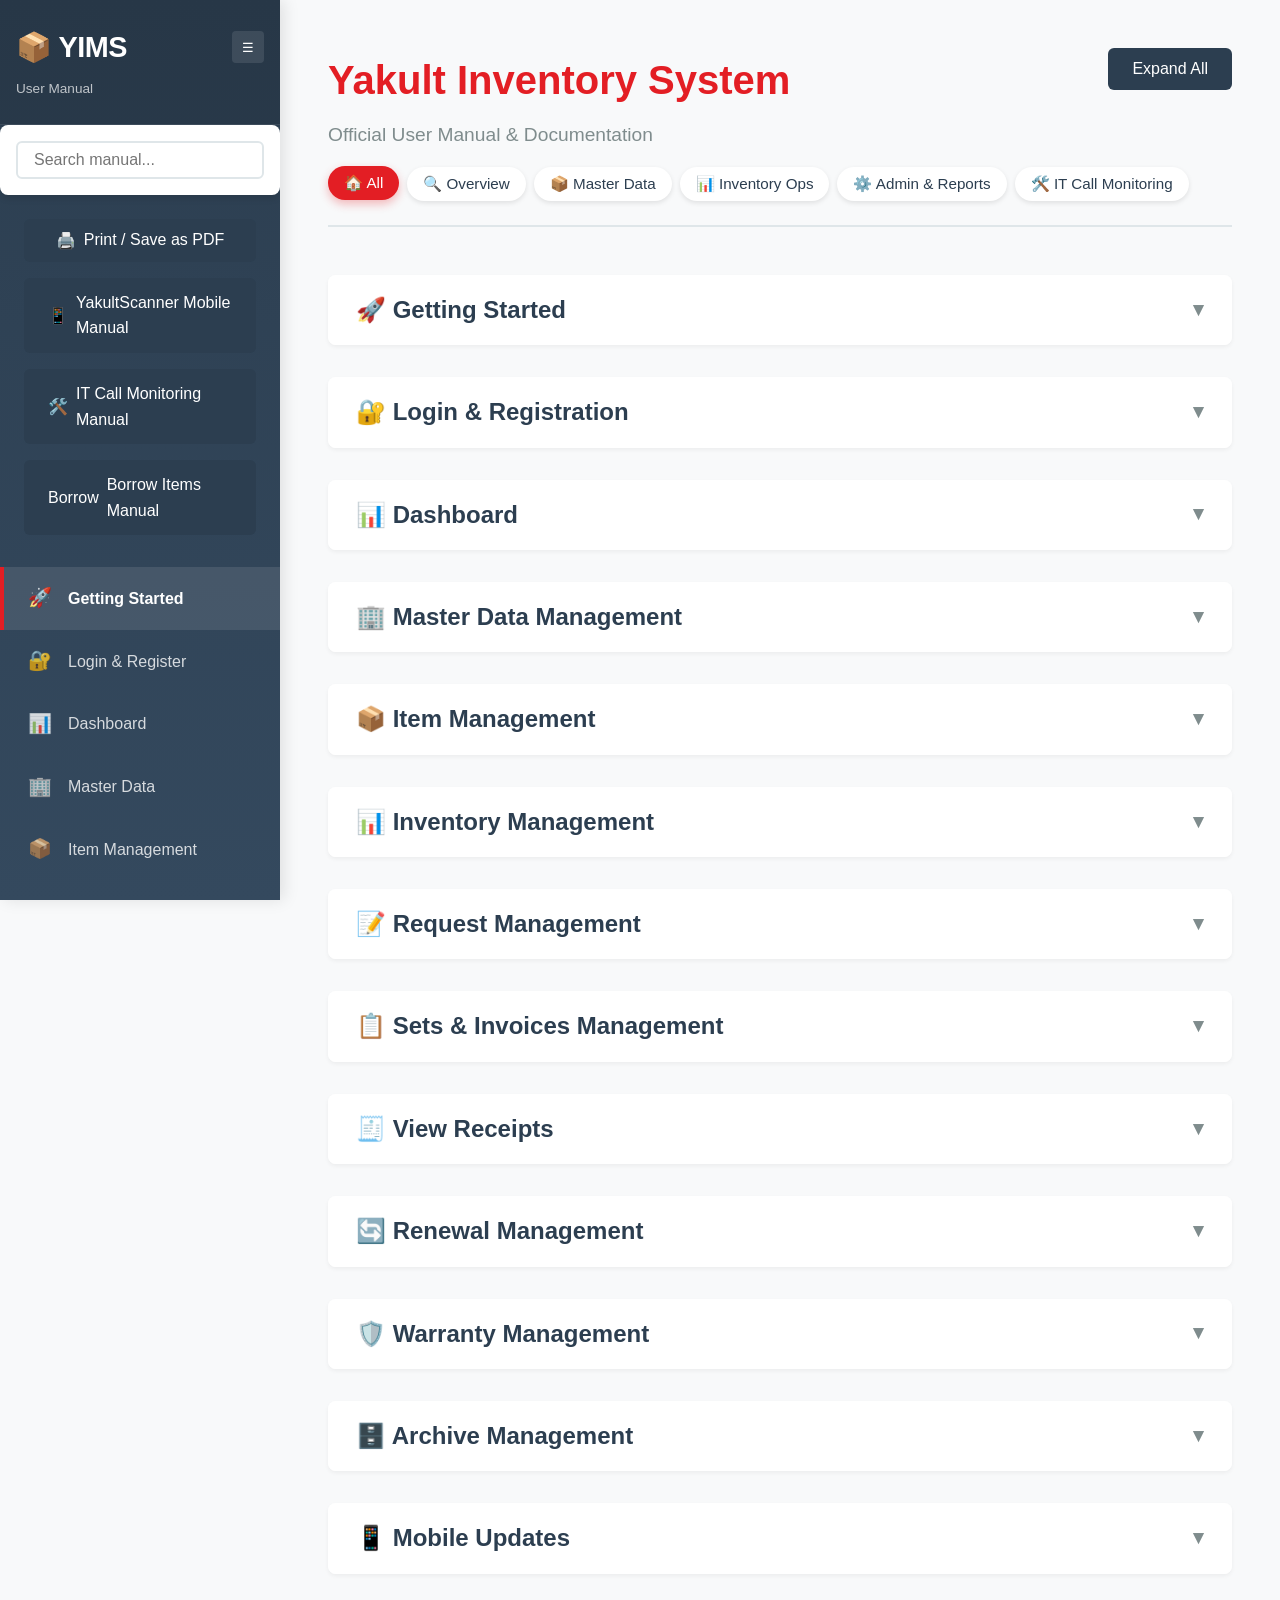
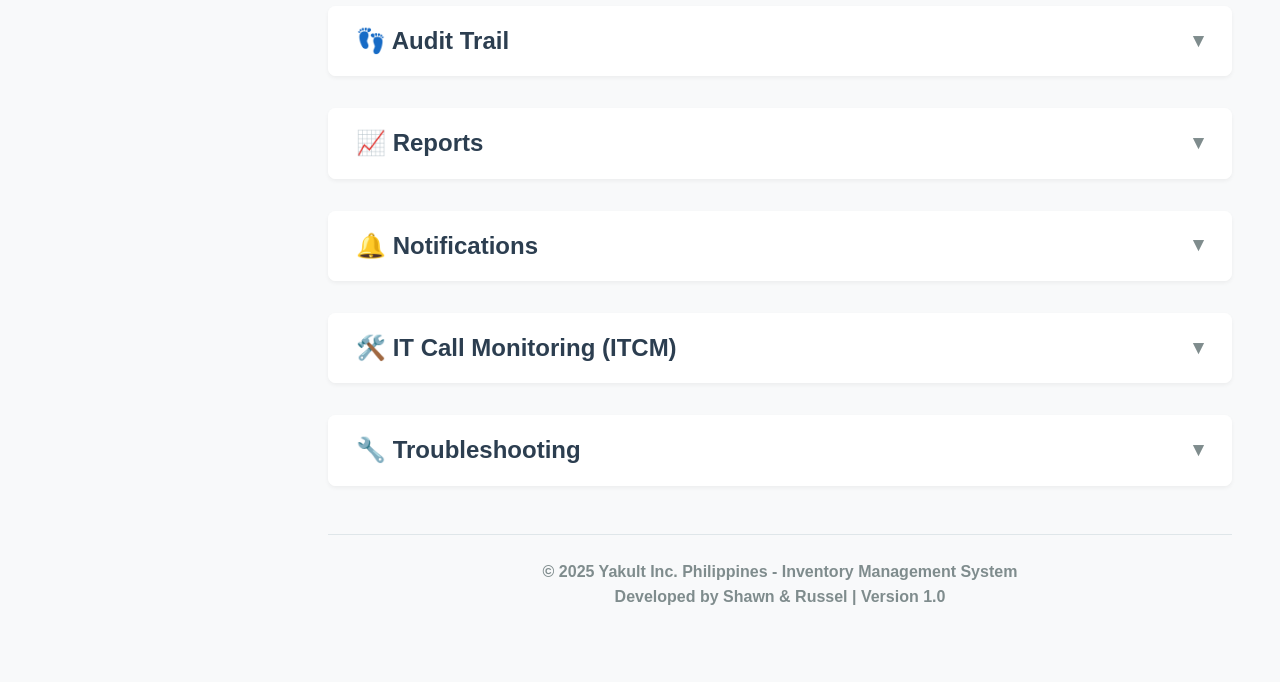
==== commit 85fc0aca: "borrow-manujal" ====
--- a/index.html
+++ b/index.html
@@ -33,25 +33,32 @@
                 </button>
             </div>
 
-            <!-- Link to YakultScanner Mobile Manual -->
+            <!-- Link to YakultScanner Mobile Manual -->
+            <div style="padding: 0 1.5rem; margin-bottom: 1rem;">
+                <a href="yakultscanner.html" class="btn btn-secondary"
+                    style="width: 100%; display: inline-flex; align-items: center; justify-content: center; gap: 8px;">
+                    <span>📱</span> <span class="text">YakultScanner Mobile Manual</span>
+                </a>
+            </div>
+
+            <!-- Link to IT Call Monitoring Manual -->
+            <div style="padding: 0 1.5rem; margin-bottom: 1rem;">
+                <a href="itcm.html" class="btn btn-secondary"
+                    style="width: 100%; display: inline-flex; align-items: center; justify-content: center; gap: 8px;">
+                    <span>🛠️</span> <span class="text">IT Call Monitoring Manual</span>
+                </a>
+            </div>
+
             <div style="padding: 0 1.5rem; margin-bottom: 1rem;">
-                <a href="yakultscanner.html" class="btn btn-secondary"
+                <a href="borrow.html" class="btn btn-secondary"
                     style="width: 100%; display: inline-flex; align-items: center; justify-content: center; gap: 8px;">
-                    <span>📱</span> <span class="text">YakultScanner Mobile Manual</span>
-                </a>
-            </div>
-
-            <!-- Link to IT Call Monitoring Manual -->
-            <div style="padding: 0 1.5rem; margin-bottom: 1rem;">
-                <a href="itcm.html" class="btn btn-secondary"
-                    style="width: 100%; display: inline-flex; align-items: center; justify-content: center; gap: 8px;">
-                    <span>🛠️</span> <span class="text">IT Call Monitoring Manual</span>
+                    <span>Borrow</span> <span class="text">Borrow Items Manual</span>
                 </a>
             </div>
 
             <ul class="nav-menu">
-                <li><a href="#getting-started" class="nav-link active"><span class="icon">🚀</span> <span
-                            class="text">Getting Started</span></a></li>
+                <li><a href="#getting-started" class="nav-link active"><span class="icon">🚀</span> <span
+                            class="text">Getting Started</span></a></li>
                 <li><a href="#login" class="nav-link"><span class="icon">🔐</span> <span class="text">Login &
                             Register</span></a></li>
                 <li><a href="#dashboard" class="nav-link"><span class="icon">📊</span> <span
@@ -80,15 +87,14 @@
                             Trail</span></a></li>
                 <li><a href="#reports" class="nav-link"><span class="icon">📈</span> <span
                             class="text">Reports</span></a></li>
-                <li><a href="#notifications" class="nav-link"><span class="icon">🔔</span> <span
-                            class="text">Notifications</span></a></li>
-                <li><a href="#it-call-monitoring" class="nav-link"><span class="icon">🛠️</span> <span
-                            class="text">IT Call Monitoring</span></a></li>
-                <li><a href="#troubleshooting" class="nav-link"><span class="icon">🔧</span> <span
-                            class="text">Troubleshooting</span></a></li>
-            </ul>
-        </nav>
-
+                <li><a href="#notifications" class="nav-link"><span class="icon">🔔</span> <span
+                            class="text">Notifications</span></a></li>
+                <li><a href="#it-call-monitoring" class="nav-link"><span class="icon">🛠️</span> <span
+                            class="text">IT Call Monitoring</span></a></li>
+                <li><a href="#troubleshooting" class="nav-link"><span class="icon">🔧</span> <span
+                            class="text">Troubleshooting</span></a></li>
+            </ul>
+        </nav>
         <!-- Main Content -->
         <main class="content">
             <div class="header">
@@ -99,17 +105,16 @@
                     </div>
                     <button id="global-toggle" class="btn btn-secondary">Expand All</button>
                 </div>
-
                 <!-- Category Filter Buttons -->
                 <div class="filter-bar" style="margin-top: 1rem; display: flex; gap: 0.5rem; flex-wrap: wrap;">
                     <button class="filter-btn active" data-filter="all">🏠 All</button>
                     <button class="filter-btn" data-filter="general">🔍 Overview</button>
-                    <button class="filter-btn" data-filter="master">📦 Master Data</button>
-                    <button class="filter-btn" data-filter="inventory">📊 Inventory Ops</button>
-                    <button class="filter-btn" data-filter="admin">⚙️ Admin & Reports</button>
-                    <button class="filter-btn" data-filter="itcm">🛠️ IT Call Monitoring</button>
-                </div>
-            </div>
+                    <button class="filter-btn" data-filter="master">📦 Master Data</button>
+                    <button class="filter-btn" data-filter="inventory">📊 Inventory Ops</button>
+                    <button class="filter-btn" data-filter="admin">⚙️ Admin & Reports</button>
+                    <button class="filter-btn" data-filter="itcm">🛠️ IT Call Monitoring</button>
+                </div>
+            </div>
 
             <!-- Getting Started Section -->
             <section id="getting-started" class="section" data-category="general">
@@ -988,201 +993,201 @@
                 </div>
             </section>
 
-            <!-- IT Call Monitoring Section (ITCM) -->
-            <section id="it-call-monitoring" class="section" data-category="itcm">
-                <div class="section-header">
-                    <h2>🛠️ IT Call Monitoring (ITCM)</h2>
-                    <i class="toggle-icon">▼</i>
-                </div>
-                <div class="section-content">
-
-                    <div class="card">
-                        <h3>Overview</h3>
-                        <p>
-                            <strong>IT Call Monitoring (ITCM)</strong> is the built-in ticketing and support monitoring
-                            module inside YIMS. It helps IT track issues, assignments, escalations, and resolution
-                            history.
-                        </p>
-                        <img src="ITCM-IMAGES/dashboard.png" alt="IT Call Monitoring Dashboard">
-
-                        <div class="feature-grid">
-                            <div class="feature-card">
-                                <h4>Ticket Tracking</h4>
-                                <p>Create, assign, and monitor tickets by status, idle time, and SLA.</p>
-                            </div>
-                            <div class="feature-card">
-                                <h4>Escalations</h4>
-                                <p>Auto-escalation and reminders help avoid missed or overdue requests.</p>
-                            </div>
-                            <div class="feature-card">
-                                <h4>Email Notifications</h4>
-                                <p>Send notifications for new tickets, status changes, escalations, and reminders.</p>
-                            </div>
-                            <div class="feature-card">
-                                <h4>Profiles & Reports</h4>
-                                <p>Review workload, performance metrics, and export reports.</p>
-                            </div>
-                        </div>
-
-                        <div class="tip">
-                            <strong>Tip:</strong> If you see “(no account)” beside an employee, create a linked user
-                            account in <strong>Account Management</strong> so they can be used for assignment and
-                            tracking.
-                        </div>
-                    </div>
-
-                    <div class="card">
-                        <h3>Dashboard</h3>
-                        <p>The Dashboard shows a high-level view of ticket health and priority areas.</p>
-                        <ul>
-                            <li><strong>Open Tickets:</strong> Current active workload</li>
-                            <li><strong>Critical:</strong> Urgent/high-impact tickets</li>
-                            <li><strong>Avg Resolution:</strong> Average completion time (selected period)</li>
-                            <li><strong>Today’s Volume:</strong> Tickets created/updated today</li>
-                            <li><strong>Requires Attention:</strong> Overdue or high-risk items</li>
-                        </ul>
-                        <img src="ITCM-IMAGES/dashboard.png" alt="IT Call Monitoring Dashboard Metrics">
-                    </div>
-
-                    <div class="card">
-                        <h3>Create a New Ticket</h3>
-                        <p>Use the <strong>New Ticket</strong> form to record the caller and issue details.</p>
-                        <img src="ITCM-IMAGES/new-ticket.png" alt="New Ticket Form">
-                        <ol>
-                            <li>Select <strong>Company</strong>, <strong>Department</strong>, and (optional) <strong>Branch</strong>.</li>
-                            <li>Enter <strong>Caller Name</strong> and describe the <strong>Technical Problem</strong>.</li>
-                            <li>(Optional) Add <strong>Initial Troubleshooting / Notes</strong>.</li>
-                            <li>(Optional) Set custom escalation thresholds using <strong>Set escalation</strong>.</li>
-                            <li>Click <strong>Create Ticket</strong>.</li>
-                        </ol>
-                        <div class="warning">
-                            <strong>Note:</strong> Keep the “Technical Problem” description clear and specific (device,
-                            error message, location, and impact).
-                        </div>
-                    </div>
-
-                    <div class="card">
-                        <h3>Ticket List & Filtering</h3>
-                        <p>Ticket List is where you manage daily work: filter, assign, and open ticket details.</p>
-                        <img src="ITCM-IMAGES/pending-tickets.png" alt="Pending Tickets List">
-                        <ul>
-                            <li><strong>Status Tabs:</strong> Pending, In Progress, Escalated, Overdue, Solved</li>
-                            <li><strong>Quick Filters:</strong> All, Mine, Unassigned, Overdue</li>
-                            <li><strong>SLA / Idle:</strong> Helps identify tickets that need follow-up</li>
-                            <li><strong>Search:</strong> Search by ticket code or keywords</li>
-                        </ul>
-                        <div class="tip">
-                            <strong>Tip:</strong> Use <strong>Unassigned</strong> to quickly find tickets that still
-                            need an owner.
-                        </div>
-                    </div>
-
-                    <div class="card">
-                        <h3>Ticket Details (Notes & History)</h3>
-                        <p>Open a ticket to view full details, change status, and keep an audit trail.</p>
-                        <img src="ITCM-IMAGES/ticket-details.png" alt="Ticket Details Dialog">
-                        <ul>
-                            <li><strong>Notes tab:</strong> Add updates, actions taken, and remarks.</li>
-                            <li><strong>History tab:</strong> Tracks status changes and key updates over time.</li>
-                            <li><strong>Status:</strong> Pending → In Progress → Solved/Closed (or Escalated).</li>
-                        </ul>
-                    </div>
-
-                    <div class="card">
-                        <h3>Mark Ticket as Resolved (Service vs Replacement)</h3>
-                        <p>When closing a ticket, log the resolution properly for tracking and inventory audit.</p>
-                        <div class="feature-grid">
-                            <div class="feature-card">
-                                <h4>Service Only</h4>
-                                <p>Issue resolved without using parts (e.g., configuration, cleaning, re-install).</p>
-                            </div>
-                            <div class="feature-card">
-                                <h4>Replacement</h4>
-                                <p>Parts were used or item was swapped; keep inventory movement accurate.</p>
-                            </div>
-                        </div>
-                        <img src="ITCM-IMAGES/mark-as-resolutions-service.png" alt="Mark Ticket Resolution - Service Only">
-                        <img src="ITCM-IMAGES/mark-as-resolutions-replacements.png" alt="Mark Ticket Resolution - Replacement">
-                        <div class="warning">
-                            <strong>Important:</strong> Always select the correct inventory action (return to stock,
-                            for repair, out of stock) so inventory stays accurate.
-                        </div>
-                    </div>
-
-                    <div class="card">
-                        <h3>Employee Profiles & Performance</h3>
-                        <p>Profiles show workload and performance per technician (assigned tickets, SLA, and history).</p>
-                        <img src="ITCM-IMAGES/profile-section-page.png" alt="Employee Profiles Page">
-                        <img src="ITCM-IMAGES/employee-profile.png" alt="Employee Profile Details">
-                        <ul>
-                            <li>Use the <strong>Date Range</strong> to review performance for a selected period.</li>
-                            <li>Use <strong>Escalation Assignee…</strong> (Admin/Developer) to configure auto-assignment for escalations.</li>
-                            <li>Open tickets and use the right-side profile card to see a ticket’s key info quickly.</li>
-                        </ul>
-                    </div>
-
-                    <div class="card">
-                        <h3>Auto-Escalation Assignee</h3>
-                        <p>
-                            Auto escalation runs in the background to prevent tickets from being ignored. Admin/Developer
-                            users can configure who receives escalated assignments.
-                        </p>
-                        <img src="ITCM-IMAGES/auto-escalation-assignee.png" alt="Auto-Escalation Assignee">
-                        <div class="info">
-                            <strong>Note:</strong> In newer versions, the dialog may include both <em>Supervisor</em>
-                            and an optional <em>Manager</em> stage.
-                        </div>
-                    </div>
-
-                    <div class="card">
-                        <h3>Email Notifications (Setup, Templates, Logs)</h3>
-                        <p>Configure SMTP and notification rules so stakeholders receive updates.</p>
-                        <img src="ITCM-IMAGES/email-setup.png" alt="Email Notification Setup">
-                        <ul>
-                            <li>Configure SMTP server, port, SSL, username/password, From name/email.</li>
-                            <li>Enable rules: New ticket, Status changes, Escalation, Reminder.</li>
-                            <li>Set <strong>Group Email</strong> and <strong>Escalation Email</strong> as defaults.</li>
-                        </ul>
-                        <img src="ITCM-IMAGES/email-template.png" alt="Email Templates">
-                        <p>Use templates to control the subject/body and insert ticket variables.</p>
-                        <img src="ITCM-IMAGES/email-logs.png" alt="Email Log">
-                        <div class="tip">
-                            <strong>Tip:</strong> Check <strong>Email Log</strong> if users report missing emails; it
-                            records sent/failed/skipped notifications with details.
-                        </div>
-                    </div>
-
-                    <div class="card">
-                        <h3>Diagnostics & Logs</h3>
-                        <p>Diagnostics helps verify schema, email pipeline, and background processing health.</p>
-                        <img src="ITCM-IMAGES/diagnostics-logs.png" alt="Diagnostics Page">
-                        <ul>
-                            <li><strong>Schema checks:</strong> Confirms required tables/views exist.</li>
-                            <li><strong>Email/background status:</strong> Shows last runs and errors.</li>
-                            <li><strong>Run SMTP Test:</strong> Sends a test email for a selected ticket.</li>
-                            <li><strong>Open Logs:</strong> Opens the local log folder for troubleshooting.</li>
-                        </ul>
-                    </div>
-
-                    <div class="card">
-                        <h3>Reports</h3>
-                        <p>Reports provide summaries and exports for analysis and management updates.</p>
-                        <img src="ITCM-IMAGES/reports-page.png" alt="IT Call Monitoring Reports">
-                        <ul>
-                            <li>Filter by date range, company/department, status, and assignee.</li>
-                            <li>Use export buttons to save results for review.</li>
-                        </ul>
-                    </div>
-
-                </div>
-            </section>
-
-            <!-- Troubleshooting Section -->
-            <section id="troubleshooting" class="section" data-category="general">
-                <div class="section-header">
-                    <h2>🔧 Troubleshooting</h2>
-                    <i class="toggle-icon">▼</i>
-                </div>
+            <!-- IT Call Monitoring Section (ITCM) -->
+            <section id="it-call-monitoring" class="section" data-category="itcm">
+                <div class="section-header">
+                    <h2>🛠️ IT Call Monitoring (ITCM)</h2>
+                    <i class="toggle-icon">▼</i>
+                </div>
+                <div class="section-content">
+
+                    <div class="card">
+                        <h3>Overview</h3>
+                        <p>
+                            <strong>IT Call Monitoring (ITCM)</strong> is the built-in ticketing and support monitoring
+                            module inside YIMS. It helps IT track issues, assignments, escalations, and resolution
+                            history.
+                        </p>
+                        <img src="ITCM-IMAGES/dashboard.png" alt="IT Call Monitoring Dashboard">
+
+                        <div class="feature-grid">
+                            <div class="feature-card">
+                                <h4>Ticket Tracking</h4>
+                                <p>Create, assign, and monitor tickets by status, idle time, and SLA.</p>
+                            </div>
+                            <div class="feature-card">
+                                <h4>Escalations</h4>
+                                <p>Auto-escalation and reminders help avoid missed or overdue requests.</p>
+                            </div>
+                            <div class="feature-card">
+                                <h4>Email Notifications</h4>
+                                <p>Send notifications for new tickets, status changes, escalations, and reminders.</p>
+                            </div>
+                            <div class="feature-card">
+                                <h4>Profiles & Reports</h4>
+                                <p>Review workload, performance metrics, and export reports.</p>
+                            </div>
+                        </div>
+
+                        <div class="tip">
+                            <strong>Tip:</strong> If you see “(no account)” beside an employee, create a linked user
+                            account in <strong>Account Management</strong> so they can be used for assignment and
+                            tracking.
+                        </div>
+                    </div>
+
+                    <div class="card">
+                        <h3>Dashboard</h3>
+                        <p>The Dashboard shows a high-level view of ticket health and priority areas.</p>
+                        <ul>
+                            <li><strong>Open Tickets:</strong> Current active workload</li>
+                            <li><strong>Critical:</strong> Urgent/high-impact tickets</li>
+                            <li><strong>Avg Resolution:</strong> Average completion time (selected period)</li>
+                            <li><strong>Today’s Volume:</strong> Tickets created/updated today</li>
+                            <li><strong>Requires Attention:</strong> Overdue or high-risk items</li>
+                        </ul>
+                        <img src="ITCM-IMAGES/dashboard.png" alt="IT Call Monitoring Dashboard Metrics">
+                    </div>
+
+                    <div class="card">
+                        <h3>Create a New Ticket</h3>
+                        <p>Use the <strong>New Ticket</strong> form to record the caller and issue details.</p>
+                        <img src="ITCM-IMAGES/new-ticket.png" alt="New Ticket Form">
+                        <ol>
+                            <li>Select <strong>Company</strong>, <strong>Department</strong>, and (optional) <strong>Branch</strong>.</li>
+                            <li>Enter <strong>Caller Name</strong> and describe the <strong>Technical Problem</strong>.</li>
+                            <li>(Optional) Add <strong>Initial Troubleshooting / Notes</strong>.</li>
+                            <li>(Optional) Set custom escalation thresholds using <strong>Set escalation</strong>.</li>
+                            <li>Click <strong>Create Ticket</strong>.</li>
+                        </ol>
+                        <div class="warning">
+                            <strong>Note:</strong> Keep the “Technical Problem” description clear and specific (device,
+                            error message, location, and impact).
+                        </div>
+                    </div>
+
+                    <div class="card">
+                        <h3>Ticket List & Filtering</h3>
+                        <p>Ticket List is where you manage daily work: filter, assign, and open ticket details.</p>
+                        <img src="ITCM-IMAGES/pending-tickets.png" alt="Pending Tickets List">
+                        <ul>
+                            <li><strong>Status Tabs:</strong> Pending, In Progress, Escalated, Overdue, Solved</li>
+                            <li><strong>Quick Filters:</strong> All, Mine, Unassigned, Overdue</li>
+                            <li><strong>SLA / Idle:</strong> Helps identify tickets that need follow-up</li>
+                            <li><strong>Search:</strong> Search by ticket code or keywords</li>
+                        </ul>
+                        <div class="tip">
+                            <strong>Tip:</strong> Use <strong>Unassigned</strong> to quickly find tickets that still
+                            need an owner.
+                        </div>
+                    </div>
+
+                    <div class="card">
+                        <h3>Ticket Details (Notes & History)</h3>
+                        <p>Open a ticket to view full details, change status, and keep an audit trail.</p>
+                        <img src="ITCM-IMAGES/ticket-details.png" alt="Ticket Details Dialog">
+                        <ul>
+                            <li><strong>Notes tab:</strong> Add updates, actions taken, and remarks.</li>
+                            <li><strong>History tab:</strong> Tracks status changes and key updates over time.</li>
+                            <li><strong>Status:</strong> Pending → In Progress → Solved/Closed (or Escalated).</li>
+                        </ul>
+                    </div>
+
+                    <div class="card">
+                        <h3>Mark Ticket as Resolved (Service vs Replacement)</h3>
+                        <p>When closing a ticket, log the resolution properly for tracking and inventory audit.</p>
+                        <div class="feature-grid">
+                            <div class="feature-card">
+                                <h4>Service Only</h4>
+                                <p>Issue resolved without using parts (e.g., configuration, cleaning, re-install).</p>
+                            </div>
+                            <div class="feature-card">
+                                <h4>Replacement</h4>
+                                <p>Parts were used or item was swapped; keep inventory movement accurate.</p>
+                            </div>
+                        </div>
+                        <img src="ITCM-IMAGES/mark-as-resolutions-service.png" alt="Mark Ticket Resolution - Service Only">
+                        <img src="ITCM-IMAGES/mark-as-resolutions-replacements.png" alt="Mark Ticket Resolution - Replacement">
+                        <div class="warning">
+                            <strong>Important:</strong> Always select the correct inventory action (return to stock,
+                            for repair, out of stock) so inventory stays accurate.
+                        </div>
+                    </div>
+
+                    <div class="card">
+                        <h3>Employee Profiles & Performance</h3>
+                        <p>Profiles show workload and performance per technician (assigned tickets, SLA, and history).</p>
+                        <img src="ITCM-IMAGES/profile-section-page.png" alt="Employee Profiles Page">
+                        <img src="ITCM-IMAGES/employee-profile.png" alt="Employee Profile Details">
+                        <ul>
+                            <li>Use the <strong>Date Range</strong> to review performance for a selected period.</li>
+                            <li>Use <strong>Escalation Assignee…</strong> (Admin/Developer) to configure auto-assignment for escalations.</li>
+                            <li>Open tickets and use the right-side profile card to see a ticket’s key info quickly.</li>
+                        </ul>
+                    </div>
+
+                    <div class="card">
+                        <h3>Auto-Escalation Assignee</h3>
+                        <p>
+                            Auto escalation runs in the background to prevent tickets from being ignored. Admin/Developer
+                            users can configure who receives escalated assignments.
+                        </p>
+                        <img src="ITCM-IMAGES/auto-escalation-assignee.png" alt="Auto-Escalation Assignee">
+                        <div class="info">
+                            <strong>Note:</strong> In newer versions, the dialog may include both <em>Supervisor</em>
+                            and an optional <em>Manager</em> stage.
+                        </div>
+                    </div>
+
+                    <div class="card">
+                        <h3>Email Notifications (Setup, Templates, Logs)</h3>
+                        <p>Configure SMTP and notification rules so stakeholders receive updates.</p>
+                        <img src="ITCM-IMAGES/email-setup.png" alt="Email Notification Setup">
+                        <ul>
+                            <li>Configure SMTP server, port, SSL, username/password, From name/email.</li>
+                            <li>Enable rules: New ticket, Status changes, Escalation, Reminder.</li>
+                            <li>Set <strong>Group Email</strong> and <strong>Escalation Email</strong> as defaults.</li>
+                        </ul>
+                        <img src="ITCM-IMAGES/email-template.png" alt="Email Templates">
+                        <p>Use templates to control the subject/body and insert ticket variables.</p>
+                        <img src="ITCM-IMAGES/email-logs.png" alt="Email Log">
+                        <div class="tip">
+                            <strong>Tip:</strong> Check <strong>Email Log</strong> if users report missing emails; it
+                            records sent/failed/skipped notifications with details.
+                        </div>
+                    </div>
+
+                    <div class="card">
+                        <h3>Diagnostics & Logs</h3>
+                        <p>Diagnostics helps verify schema, email pipeline, and background processing health.</p>
+                        <img src="ITCM-IMAGES/diagnostics-logs.png" alt="Diagnostics Page">
+                        <ul>
+                            <li><strong>Schema checks:</strong> Confirms required tables/views exist.</li>
+                            <li><strong>Email/background status:</strong> Shows last runs and errors.</li>
+                            <li><strong>Run SMTP Test:</strong> Sends a test email for a selected ticket.</li>
+                            <li><strong>Open Logs:</strong> Opens the local log folder for troubleshooting.</li>
+                        </ul>
+                    </div>
+
+                    <div class="card">
+                        <h3>Reports</h3>
+                        <p>Reports provide summaries and exports for analysis and management updates.</p>
+                        <img src="ITCM-IMAGES/reports-page.png" alt="IT Call Monitoring Reports">
+                        <ul>
+                            <li>Filter by date range, company/department, status, and assignee.</li>
+                            <li>Use export buttons to save results for review.</li>
+                        </ul>
+                    </div>
+
+                </div>
+            </section>
+
+            <!-- Troubleshooting Section -->
+            <section id="troubleshooting" class="section" data-category="general">
+                <div class="section-header">
+                    <h2>🔧 Troubleshooting</h2>
+                    <i class="toggle-icon">▼</i>
+                </div>
                 <div class="section-content">
 
                     <div class="card">
@@ -1209,4 +1214,4 @@
     <script src="script.js"></script>
 </body>
 
-</html>
+</html>
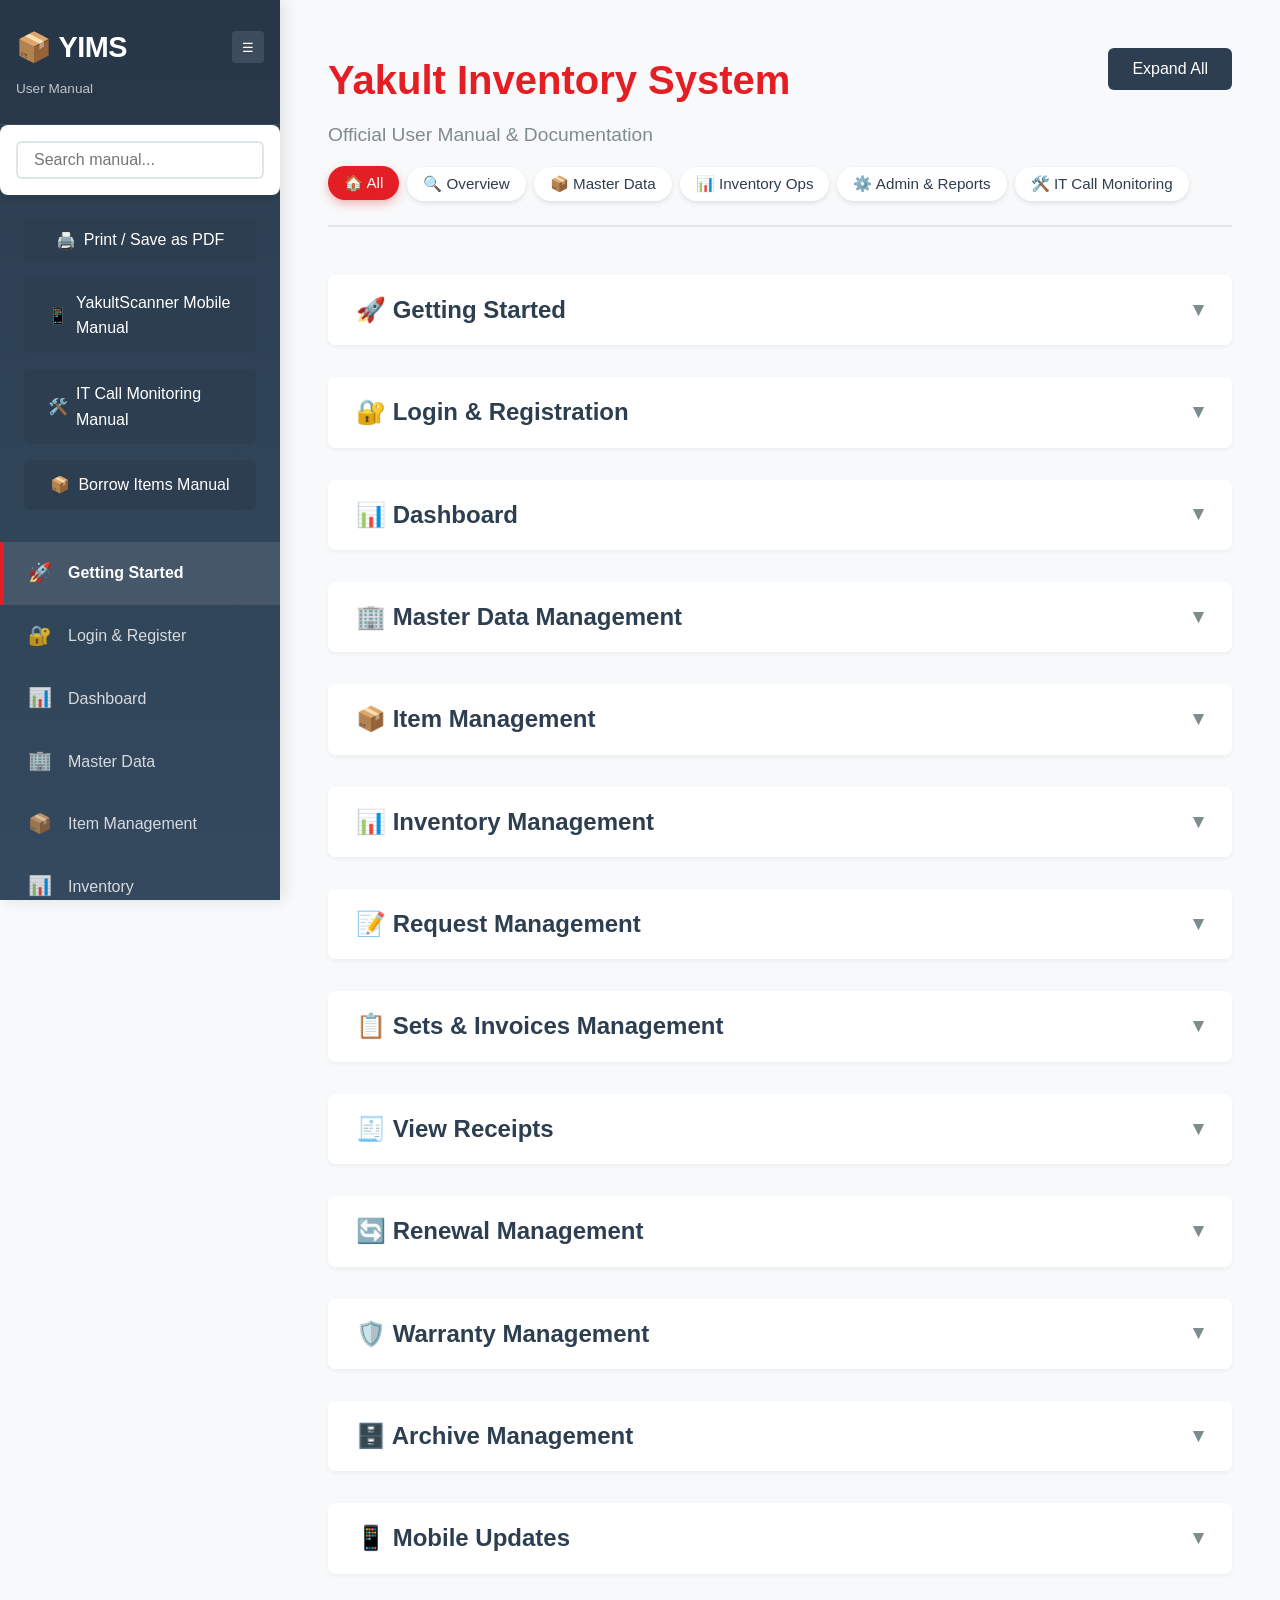
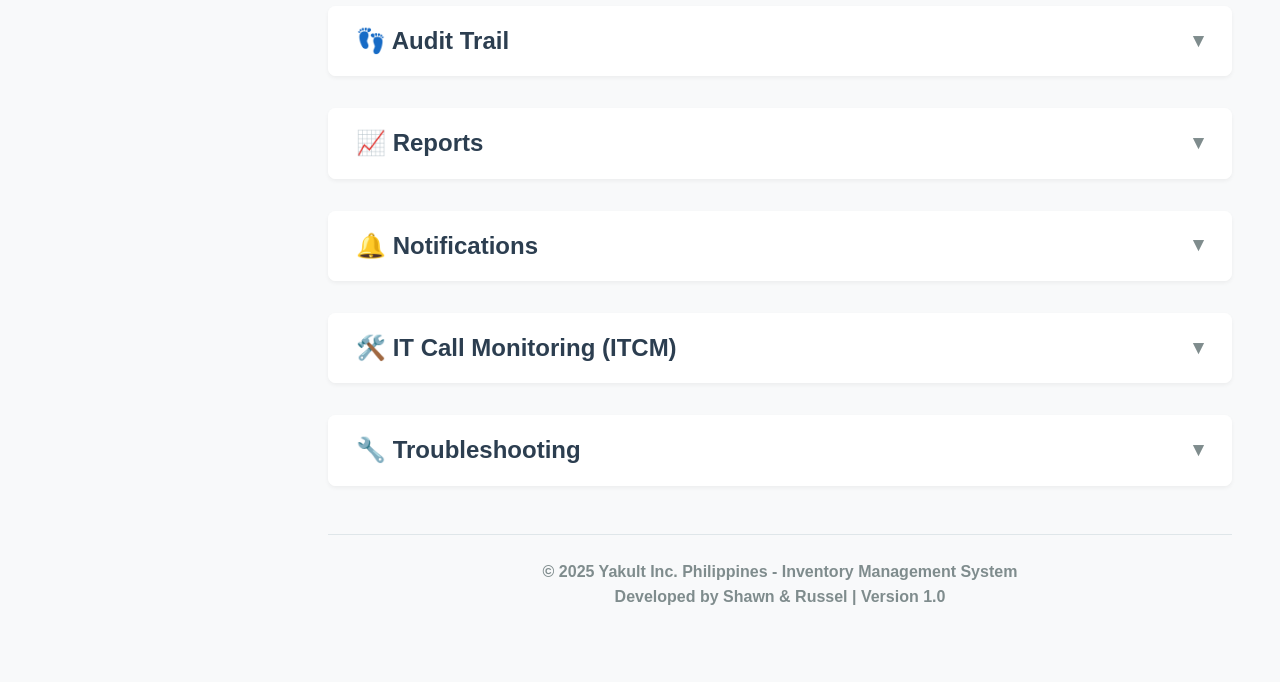
==== commit dcf60931: "borrow-manujal" ====
--- a/index.html
+++ b/index.html
@@ -52,7 +52,7 @@
             <div style="padding: 0 1.5rem; margin-bottom: 1rem;">
                 <a href="borrow.html" class="btn btn-secondary"
                     style="width: 100%; display: inline-flex; align-items: center; justify-content: center; gap: 8px;">
-                    <span>Borrow</span> <span class="text">Borrow Items Manual</span>
+                    <span>&#128230;</span> <span class="text">Borrow Items Manual</span>
                 </a>
             </div>
 
